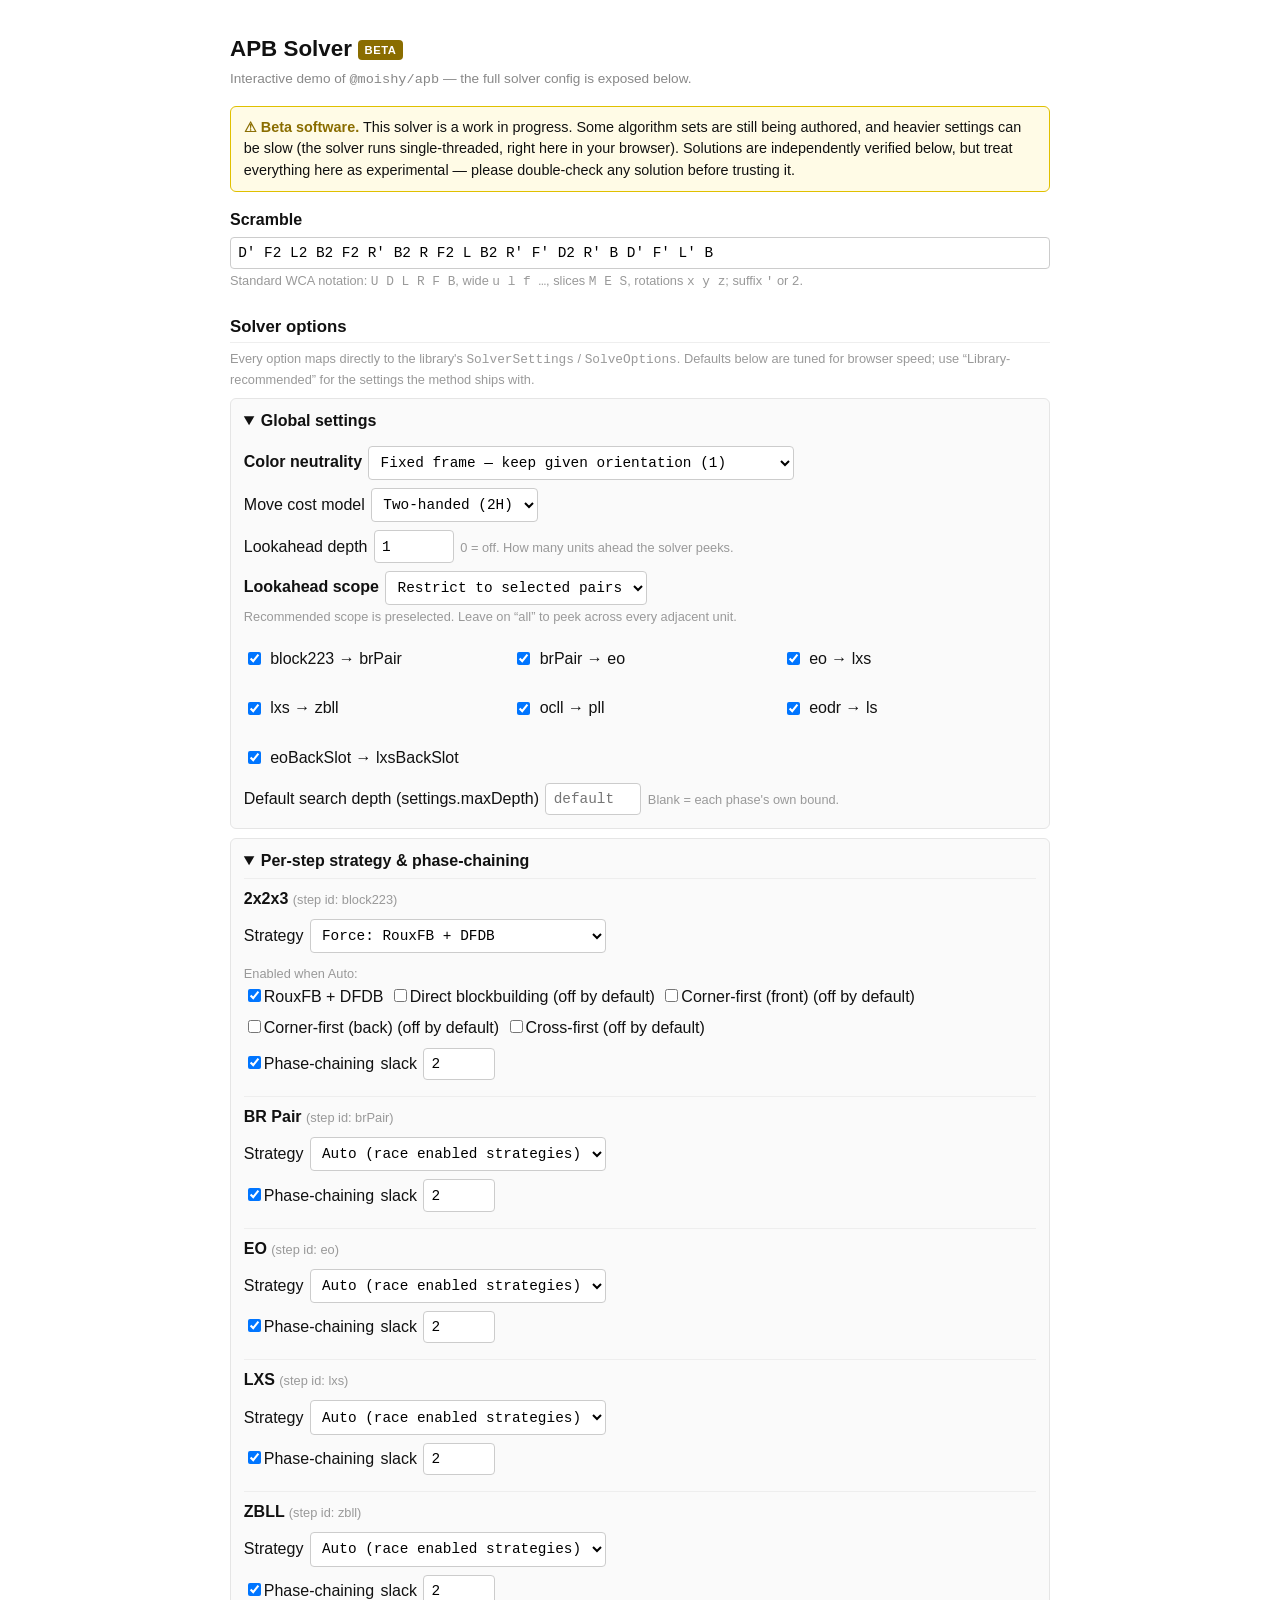
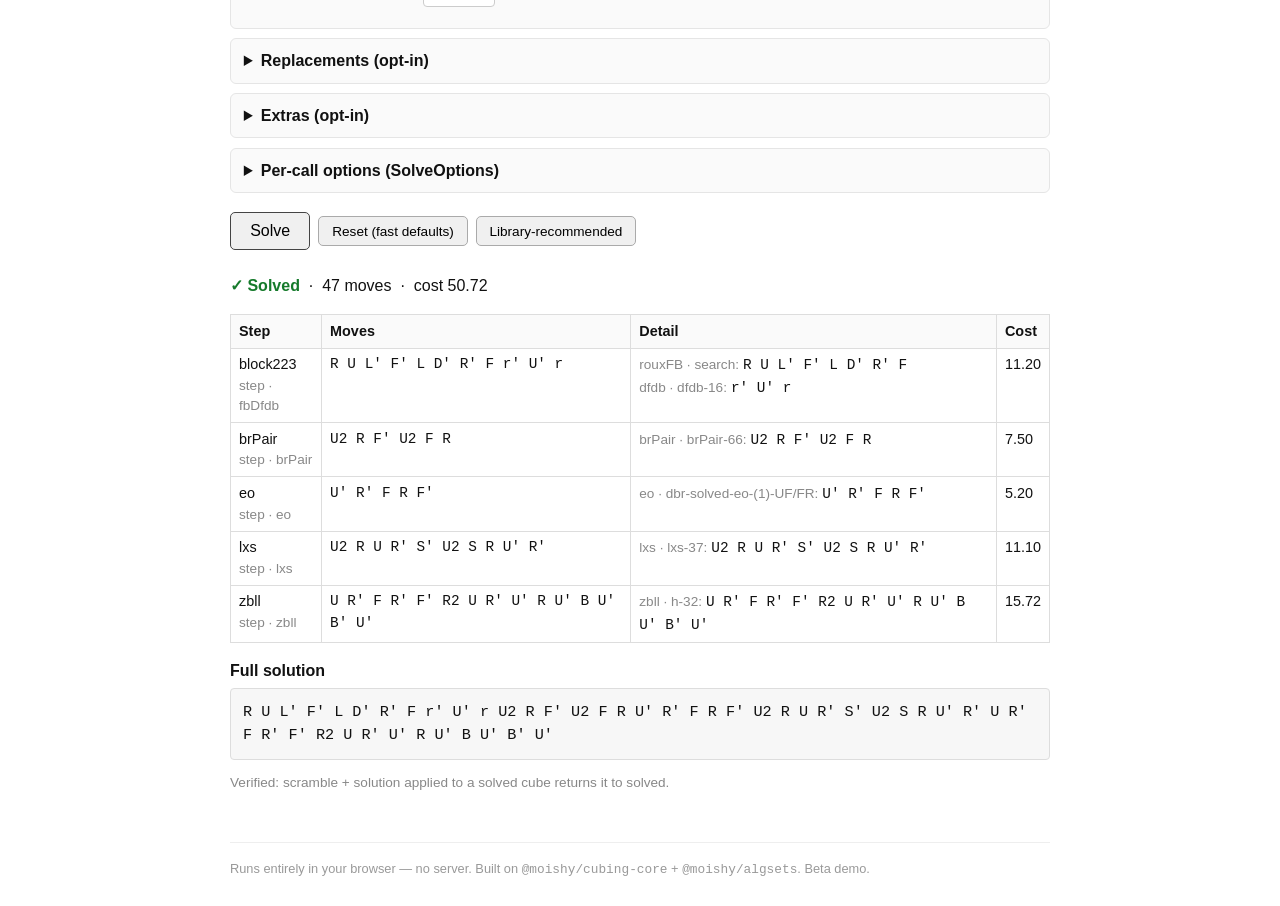
==== docs/apb-demo/index.html @ 0be5d56a "demo: rename to /apb-demo, add full solver options form + beta warning - Move docs/apb-beta -> docs/" ====
<!doctype html>
<html lang="en">
<head>
  <meta charset="utf-8" />
  <meta name="viewport" content="width=device-width, initial-scale=1" />
  <title>APB Solver — Beta Demo</title>
  <!--
    BUILD: this page loads ./apb.bundle.js, a self-contained browser bundle of
    @moishy/apb + @moishy/cubing-core. To regenerate it after changing the
    library, run from the repo root:

      deno bundle --platform browser --minify -o docs/apb-demo/apb.bundle.js docs/apb-demo/entry.ts

    The options form is generated at runtime from `apbDefinition`, so it always
    reflects the library's real steps / strategies / replacements / extras.
  -->
  <style>
    body {
      font-family: -apple-system, Segoe UI, Roboto, Helvetica, Arial, sans-serif;
      background: #fff;
      color: #111;
      max-width: 820px;
      margin: 2rem auto;
      padding: 0 1rem;
      line-height: 1.5;
    }
    h1 { font-size: 1.4rem; margin-bottom: 0.2rem; }
    h2 { font-size: 1.05rem; margin: 1.4rem 0 0.4rem; border-bottom: 1px solid #eee; padding-bottom: 0.2rem; }
    .sub { color: #888; font-size: 0.85rem; margin-top: 0; }
    .beta-banner {
      border: 1px solid #e0c000;
      background: #fffbe6;
      border-radius: 6px;
      padding: 0.6rem 0.8rem;
      margin: 1rem 0;
      font-size: 0.9rem;
    }
    .beta-banner strong { color: #8a6d00; }
    .badge {
      display: inline-block;
      background: #8a6d00;
      color: #fff;
      font-size: 0.7rem;
      font-weight: 700;
      letter-spacing: 0.05em;
      padding: 0.1rem 0.4rem;
      border-radius: 4px;
      vertical-align: middle;
    }
    label { display: block; font-weight: 600; margin: 0.9rem 0 0.3rem; }
    input[type=text], input[type=number], select, textarea {
      box-sizing: border-box;
      padding: 0.45rem;
      font-family: ui-monospace, Menlo, Consolas, monospace;
      font-size: 0.9rem;
      border: 1px solid #ccc;
      border-radius: 4px;
      background: #fff;
    }
    #scramble { width: 100%; }
    textarea { width: 100%; min-height: 3.5rem; }
    .field { margin: 0.5rem 0; }
    .field > label { display: inline-block; min-width: 0; margin: 0 0.4rem 0.2rem 0; }
    details {
      border: 1px solid #e5e5e5;
      border-radius: 6px;
      padding: 0.3rem 0.8rem;
      margin: 0.6rem 0;
      background: #fafafa;
    }
    details > summary { cursor: pointer; font-weight: 600; padding: 0.3rem 0; }
    .grid { display: grid; grid-template-columns: repeat(auto-fit, minmax(220px, 1fr)); gap: 0.4rem 1rem; }
    .unit { border-top: 1px solid #eee; padding: 0.5rem 0; }
    .unit-title { font-weight: 600; }
    .unit-meta { color: #999; font-weight: 400; font-size: 0.8rem; }
    .inline { display: flex; align-items: center; gap: 0.4rem; flex-wrap: wrap; }
    .inline label { display: inline; font-weight: 400; margin: 0; }
    .chk { font-weight: 400; }
    .row { display: flex; gap: 0.5rem; margin-top: 1.2rem; align-items: center; flex-wrap: wrap; }
    button {
      padding: 0.55rem 1.2rem;
      font-size: 1rem;
      border: 1px solid #444;
      background: #f0f0f0;
      border-radius: 5px;
      cursor: pointer;
    }
    button.secondary { font-size: 0.85rem; padding: 0.4rem 0.8rem; border-color: #aaa; }
    button:hover:not(:disabled) { background: #e6e6e6; }
    button:disabled { opacity: 0.5; cursor: default; }
    #out { margin-top: 1.5rem; }
    table { border-collapse: collapse; width: 100%; margin: 0.5rem 0 1rem; }
    th, td { border: 1px solid #ddd; padding: 0.35rem 0.5rem; text-align: left; font-size: 0.9rem; vertical-align: top; }
    th { background: #fafafa; }
    code, .mono { font-family: ui-monospace, Menlo, Consolas, monospace; }
    .solution {
      background: #f7f7f7; border: 1px solid #ddd; border-radius: 4px;
      padding: 0.75rem; word-break: break-word;
      font-family: ui-monospace, Menlo, Consolas, monospace; font-size: 0.95rem;
    }
    .ok { color: #157a2b; font-weight: 600; }
    .err { color: #b00020; font-weight: 600; }
    .muted { color: #888; font-size: 0.85rem; }
    .hint { color: #999; font-size: 0.8rem; font-weight: 400; margin: 0.1rem 0 0; }
    footer { margin-top: 3rem; color: #999; font-size: 0.8rem; border-top: 1px solid #eee; padding-top: 1rem; }
  </style>
</head>
<body>
  <h1>APB Solver <span class="badge">BETA</span></h1>
  <p class="sub">Interactive demo of <code>@moishy/apb</code> — the full solver config is exposed below.</p>

  <div class="beta-banner">
    <strong>⚠ Beta software.</strong> This solver is a work in progress. Some algorithm sets
    are still being authored, and heavier settings can be slow (the solver runs single-threaded,
    right here in your browser). Solutions are independently verified below, but treat everything
    here as experimental — please double-check any solution before trusting it.
  </div>

  <label for="scramble">Scramble</label>
  <input id="scramble" type="text"
         value="D' F2 L2 B2 F2 R' B2 R F2 L B2 R' F' D2 R' B D' F' L' B"
         spellcheck="false" autocapitalize="off" autocomplete="off" />
  <p class="hint">Standard WCA notation: <code>U D L R F B</code>, wide <code>u l f …</code>, slices <code>M E S</code>, rotations <code>x y z</code>; suffix <code>'</code> or <code>2</code>.</p>

  <h2>Solver options</h2>
  <p class="hint">Every option maps directly to the library's <code>SolverSettings</code> / <code>SolveOptions</code>. Defaults below are tuned for browser speed; use “Library-recommended” for the settings the method ships with.</p>
  <form id="opts"></form>

  <div class="row">
    <button id="solve">Solve</button>
    <button type="button" id="reset" class="secondary">Reset (fast defaults)</button>
    <button type="button" id="recommended" class="secondary">Library-recommended</button>
    <span id="status" class="muted"></span>
  </div>

  <div id="out"></div>

  <footer>
    Runs entirely in your browser — no server. Built on
    <code>@moishy/cubing-core</code> + <code>@moishy/algsets</code>. Beta demo.
  </footer>

  <script type="module">
    import {
      apb, apbDefinition, applyAlg, createDefaultMoveCostModel,
      formatAlg, isSolved, parseAlg, solvedCube,
    } from "./apb.bundle.js";

    const $ = (id) => document.getElementById(id);
    const el = (tag, attrs = {}, ...kids) => {
      const n = document.createElement(tag);
      for (const [k, v] of Object.entries(attrs)) {
        if (k === "class") n.className = v;
        else if (k === "html") n.innerHTML = v;
        else if (k in n) n[k] = v; else n.setAttribute(k, v);
      }
      for (const c of kids) n.append(c);
      return n;
    };
    const esc = (s) => String(s).replace(/[&<>]/g, (c) => ({ "&": "&amp;", "<": "&lt;", ">": "&gt;" }[c]));

    const DEF = apbDefinition;
    const REC = DEF.recommendedSettings ?? {};
    const REC_CN = REC.colorNeutrality;            // the 8-orientation dual-CN set (Move[][])
    const REC_LA = REC.lookahead ?? { depth: 0 };  // recommended lookahead

    // --- Build the options form from the method definition -------------------
    const form = $("opts");

    // Global settings ---------------------------------------------------------
    const global = el("details", { open: true });
    global.append(el("summary", {}, "Global settings"));

    // Color neutrality: "fixed" | "full" | Move[][]
    const cnSel = el("select", { id: "cn" },
      el("option", { value: "fixed" }, "Fixed frame — keep given orientation (1)"),
      el("option", { value: "recommended" }, `Dual-CN bottom — library default (${REC_CN?.length ?? 8})`),
      el("option", { value: "full" }, "Full color neutrality — all orientations (24)"),
      el("option", { value: "custom" }, "Custom — list orientations below"),
    );
    const cnCustom = el("textarea", {
      id: "cnCustom",
      placeholder: "One orientation per line, e.g.\ny\nz2 y'\n(blank line = keep as-is)",
      style: "display:none",
    });
    cnSel.addEventListener("change", () => {
      cnCustom.style.display = cnSel.value === "custom" ? "block" : "none";
    });
    global.append(el("div", { class: "field" }, el("label", {}, "Color neutrality"), cnSel, cnCustom));

    // Move cost model (createDefaultMoveCostModel options)
    const mccMode = el("select", { id: "mccMode" },
      el("option", { value: "2H" }, "Two-handed (2H)"),
      el("option", { value: "OH" }, "One-handed (OH)"),
    );
    const mccHand = el("select", { id: "mccHand" },
      el("option", { value: "left" }, "Left"),
      el("option", { value: "right" }, "Right"),
    );
    const handWrap = el("span", { id: "handWrap", style: "display:none" },
      el("label", {}, "OH hand"), mccHand);
    mccMode.addEventListener("change", () => {
      handWrap.style.display = mccMode.value === "OH" ? "inline-flex" : "none";
    });
    global.append(el("div", { class: "field inline" },
      el("label", {}, "Move cost model"), mccMode, handWrap));

    // Lookahead
    const laDepth = el("input", { id: "laDepth", type: "number", min: "0", max: "4", step: "1", value: "1", style: "width:5rem" });
    global.append(el("div", { class: "field inline" },
      el("label", {}, "Lookahead depth"), laDepth,
      el("span", { class: "hint" }, "0 = off. How many units ahead the solver peeks.")));

    // Lookahead scope
    const laScopeMode = el("select", { id: "laScopeMode" },
      el("option", { value: "all" }, "All adjacent pairs"),
      el("option", { value: "restrict" }, "Restrict to selected pairs"),
    );
    const scopeBox = el("div", { id: "scopeBox", class: "grid", style: "display:none;margin-top:0.4rem" });
    const recPairs = REC_LA.scope ?? [];
    for (const [a, b] of recPairs) {
      const cb = el("input", { type: "checkbox", checked: true, class: "la-pair", "data-from": a, "data-to": b });
      scopeBox.append(el("label", { class: "chk inline" }, cb, `${a} → ${b}`));
    }
    laScopeMode.addEventListener("change", () => {
      scopeBox.style.display = laScopeMode.value === "restrict" ? "grid" : "none";
    });
    global.append(el("div", { class: "field" },
      el("label", {}, "Lookahead scope"), laScopeMode,
      el("p", { class: "hint" }, "Recommended scope is preselected. Leave on “all” to peek across every adjacent unit."),
      scopeBox));

    // Global maxDepth (settings.maxDepth)
    const sMaxDepth = el("input", { id: "sMaxDepth", type: "number", min: "0", step: "1", placeholder: "default", style: "width:6rem" });
    global.append(el("div", { class: "field inline" },
      el("label", {}, "Default search depth (settings.maxDepth)"), sMaxDepth,
      el("span", { class: "hint" }, "Blank = each phase's own bound.")));

    form.append(global);

    // Per-step options --------------------------------------------------------
    const stepsBox = el("details", { open: true });
    stepsBox.append(el("summary", {}, "Per-step strategy & phase-chaining"));
    for (const step of DEF.steps) {
      const unit = el("div", { class: "unit" });
      unit.append(el("div", { class: "unit-title" }, `${step.label ?? step.id} `,
        el("span", { class: "unit-meta" }, `(step id: ${step.id})`)));

      // forceStrategy
      const force = el("select", { class: "st-force", "data-step": step.id },
        el("option", { value: "" }, "Auto (race enabled strategies)"));
      for (const s of step.strategies) {
        force.append(el("option", { value: s.id }, `Force: ${s.label ?? s.id}`));
      }
      // Default: block223 forces fbDfdb (proven fast); others auto.
      if (step.id === "block223") force.value = "fbDfdb";

      // enabledStrategies (only matters in Auto)
      const stratWrap = el("div", { class: "inline" });
      for (const s of step.strategies) {
        const on = s.enabledByDefault ?? true;
        const cb = el("input", { type: "checkbox", checked: on, class: "st-enabled", "data-step": step.id, "data-strat": s.id });
        stratWrap.append(el("label", { class: "chk inline" }, cb, `${s.label ?? s.id}${on ? "" : " (off by default)"}`));
      }

      // phaseChaining
      const pcEnabled = el("input", { type: "checkbox", checked: true, class: "st-pc", "data-step": step.id });
      const pcSlack = el("input", { type: "number", min: "0", step: "1", value: "2", class: "st-slack", "data-step": step.id, style: "width:4.5rem" });

      unit.append(
        el("div", { class: "field inline" }, el("label", {}, "Strategy"), force),
        step.strategies.length > 1
          ? el("div", { class: "field" }, el("span", { class: "hint" }, "Enabled when Auto:"), stratWrap)
          : el("span"),
        el("div", { class: "field inline" },
          el("label", { class: "chk inline" }, pcEnabled, "Phase-chaining"),
          el("label", {}, "slack"), pcSlack),
      );
      stepsBox.append(unit);
    }
    form.append(stepsBox);

    // Replacements & Extras ---------------------------------------------------
    const buildUnitToggles = (list, cls, kindLabel) => {
      const box = el("details", {});
      box.append(el("summary", {}, `${kindLabel} (opt-in)`));
      for (const u of list) {
        const enabled = el("input", { type: "checkbox", class: `${cls}-en`, "data-id": u.id });
        const mode = el("select", { class: `${cls}-mode`, "data-id": u.id },
          el("option", { value: "compete" }, "compete"),
          el("option", { value: "force" }, "force"),
        );
        mode.value = u.mode ?? "compete";
        const region = Array.isArray(u.region) ? `${u.region[0]} … ${u.region[1]}` : "";
        const trig = u.trigger?.kind ? `, trigger: ${u.trigger.kind}` : "";
        box.append(el("div", { class: "unit inline" },
          el("label", { class: "chk inline" }, enabled, el("strong", {}, u.label ?? u.id)),
          el("span", { class: "unit-meta" }, `[${u.id}] region ${region}${trig}`),
          el("label", {}, "mode"), mode));
      }
      return box;
    };
    if (DEF.replacements?.length) form.append(buildUnitToggles(DEF.replacements, "rep", "Replacements"));
    if (DEF.extras?.length) form.append(buildUnitToggles(DEF.extras, "ext", "Extras"));

    // Per-call solve options --------------------------------------------------
    const callBox = el("details", {});
    callBox.append(el("summary", {}, "Per-call options (SolveOptions)"));
    const oMaxDepth = el("input", { id: "oMaxDepth", type: "number", min: "0", step: "1", placeholder: "default", style: "width:6rem" });
    const oTime = el("input", { id: "oTime", type: "number", min: "0", step: "100", placeholder: "none", style: "width:7rem" });
    callBox.append(
      el("div", { class: "field inline" }, el("label", {}, "maxDepth"), oMaxDepth,
        el("span", { class: "hint" }, "Overall search-depth bound for this call.")),
      el("div", { class: "field inline" }, el("label", {}, "timeBudgetMs"), oTime,
        el("span", { class: "hint" }, "Stops early with a partial result if exceeded.")),
    );
    form.append(callBox);

    // --- Presets -------------------------------------------------------------
    function applyRecommended() {
      cnSel.value = "recommended"; cnCustom.style.display = "none";
      mccMode.value = "2H"; handWrap.style.display = "none";
      laDepth.value = String(REC_LA.depth ?? 1);
      laScopeMode.value = REC_LA.scope ? "restrict" : "all";
      scopeBox.style.display = REC_LA.scope ? "grid" : "none";
      document.querySelectorAll(".la-pair").forEach((c) => (c.checked = true));
      sMaxDepth.value = "";
      // Steps: auto everywhere, default-enabled strategies, phase-chaining on.
      document.querySelectorAll(".st-force").forEach((s) => (s.value = ""));
      document.querySelectorAll(".st-enabled").forEach((c) => {
        const step = DEF.steps.find((x) => x.id === c.dataset.step);
        const strat = step.strategies.find((x) => x.id === c.dataset.strat);
        c.checked = strat.enabledByDefault ?? true;
      });
      document.querySelectorAll(".st-pc").forEach((c) => (c.checked = true));
      document.querySelectorAll(".st-slack").forEach((i) => (i.value = "2"));
      document.querySelectorAll(".rep-en,.ext-en").forEach((c) => (c.checked = false));
      oMaxDepth.value = ""; oTime.value = "";
    }
    function applyFastDefaults() {
      applyRecommended();
      cnSel.value = "fixed";                 // fixed frame — keeps the demo snappy
      document.querySelector('.st-force[data-step="block223"]').value = "fbDfdb";
    }

    // --- Collect settings from the form --------------------------------------
    function collectSettings() {
      const settings = {};

      // colorNeutrality
      if (cnSel.value === "fixed") settings.colorNeutrality = "fixed";
      else if (cnSel.value === "full") settings.colorNeutrality = "full";
      else if (cnSel.value === "recommended") settings.colorNeutrality = REC_CN ?? "fixed";
      else {
        const orientations = cnCustom.value.split("\n")
          .map((l) => l.trim())
          .map((l) => (l === "" ? [] : parseAlg(l)));
        settings.colorNeutrality = orientations.length ? orientations : "fixed";
      }

      // moveCostModel
      settings.moveCostModel = createDefaultMoveCostModel(
        mccMode.value === "OH" ? { mode: "OH", handedness: mccHand.value } : { mode: "2H" },
      );

      // lookahead
      const depth = Number(laDepth.value) || 0;
      const lookahead = { depth };
      if (laScopeMode.value === "restrict") {
        lookahead.scope = [...document.querySelectorAll(".la-pair")]
          .filter((c) => c.checked)
          .map((c) => [c.dataset.from, c.dataset.to]);
      }
      settings.lookahead = lookahead;

      // settings.maxDepth
      if (sMaxDepth.value !== "") settings.maxDepth = Number(sMaxDepth.value);

      // stepOptions
      const stepOptions = {};
      for (const step of DEF.steps) {
        const o = {};
        const force = document.querySelector(`.st-force[data-step="${step.id}"]`).value;
        if (force) o.forceStrategy = force;
        const enabled = [...document.querySelectorAll(`.st-enabled[data-step="${step.id}"]`)]
          .filter((c) => c.checked).map((c) => c.dataset.strat);
        if (enabled.length && enabled.length !== step.strategies.length) o.enabledStrategies = enabled;
        const pcEnabled = document.querySelector(`.st-pc[data-step="${step.id}"]`).checked;
        const slack = Number(document.querySelector(`.st-slack[data-step="${step.id}"]`).value);
        o.phaseChaining = { enabled: pcEnabled, slack };
        stepOptions[step.id] = o;
      }
      settings.stepOptions = stepOptions;

      // replacements / extras
      const collectUnits = (list, cls) => {
        const out = {};
        for (const u of list ?? []) {
          const en = document.querySelector(`.${cls}-en[data-id="${u.id}"]`).checked;
          const mode = document.querySelector(`.${cls}-mode[data-id="${u.id}"]`).value;
          out[u.id] = { enabled: en, mode };
        }
        return out;
      };
      settings.replacements = collectUnits(DEF.replacements, "rep");
      settings.extras = collectUnits(DEF.extras, "ext");

      // per-call options
      const opts = {};
      if (oMaxDepth.value !== "") opts.maxDepth = Number(oMaxDepth.value);
      if (oTime.value !== "") opts.timeBudgetMs = Number(oTime.value);

      return { settings, opts };
    }

    // --- Solve ---------------------------------------------------------------
    let busy = false;
    async function solve() {
      if (busy) return;
      const scramble = $("scramble").value.trim();
      const out = $("out"), status = $("status");
      out.innerHTML = "";
      if (!scramble) { status.textContent = "Enter a scramble."; return; }

      let cfg;
      try { cfg = collectSettings(); }
      catch (e) {
        out.innerHTML = `<p class="err">Bad options: ${esc(e.message || e)}</p>
          <p class="muted">Check the custom orientation notation.</p>`;
        return;
      }

      busy = true; $("solve").disabled = true;
      status.textContent = "Solving…";
      await new Promise((r) => setTimeout(r, 20));

      let r;
      try {
        r = await apb.solve(scramble, cfg.settings, cfg.opts);
      } catch (e) {
        status.textContent = "";
        out.innerHTML = `<p class="err">Could not solve: ${esc(e.message || e)}</p>
          <p class="muted">Check the scramble notation and options.</p>`;
        busy = false; $("solve").disabled = false;
        return;
      }
      status.textContent = "";

      let verified = false;
      try { verified = isSolved(applyAlg(applyAlg(solvedCube(), scramble), r.solutionString)); }
      catch { /* leave false */ }

      const rows = r.segments.map((seg) => {
        const detail = seg.phases.map((p) => {
          const tag = p.kind === "algorithmic" ? (p.caseId ?? "") : "search";
          const mv = p.moves.length ? formatAlg(p.moves) : "—";
          return `<div><span class="muted">${esc(p.phaseId)}${tag ? " · " + esc(tag) : ""}:</span> <span class="mono">${esc(mv)}</span></div>`;
        }).join("");
        const alts = seg.alternatives?.length
          ? `<div class="muted">alts: ${seg.alternatives.map((a) => `${esc(a.strategyId)}=${a.cost.toFixed(1)}`).join(", ")}</div>`
          : "";
        const mv = seg.moves.length ? formatAlg(seg.moves) : "—";
        return `<tr>
          <td>${esc(seg.unitId)}<div class="muted">${esc(seg.kind)} · ${esc(seg.strategyId)}</div></td>
          <td class="mono">${esc(mv)}</td>
          <td>${detail}${alts}</td>
          <td>${seg.cost.toFixed(2)}</td>
        </tr>`;
      }).join("");

      out.innerHTML = `
        <p>
          <span class="${r.solved && verified ? "ok" : "err"}">${r.solved && verified ? "✓ Solved" : "✗ Not solved"}</span>
          &nbsp;·&nbsp; ${r.solution.length} moves &nbsp;·&nbsp; cost ${r.cost.toFixed(2)}
          ${r.orientation.length ? `&nbsp;·&nbsp; orientation <span class="mono">${esc(formatAlg(r.orientation))}</span>` : ""}
        </p>
        <table>
          <thead><tr><th>Step</th><th>Moves</th><th>Detail</th><th>Cost</th></tr></thead>
          <tbody>${rows}</tbody>
        </table>
        <label>Full solution</label>
        <div class="solution">${esc(r.solutionString)}</div>
        <p class="muted">${verified
          ? "Verified: scramble + solution applied to a solved cube returns it to solved."
          : "⚠ Independent verification did not pass — treat this solution with caution."}</p>
      `;
      busy = false; $("solve").disabled = false;
    }

    $("solve").addEventListener("click", solve);
    $("reset").addEventListener("click", applyFastDefaults);
    $("recommended").addEventListener("click", applyRecommended);
    $("scramble").addEventListener("keydown", (e) => { if (e.key === "Enter") solve(); });

    // Warm up on load: the first solve builds a pruning table (a few seconds),
    // cached for every solve after. Running it against the prefilled scramble
    // also shows a worked example immediately.
    applyFastDefaults();
    $("solve").disabled = true;
    $("status").textContent = "Preparing solver (first run builds lookup tables)…";
    window.addEventListener("load", () => setTimeout(solve, 50));
  </script>
</body>
</html>
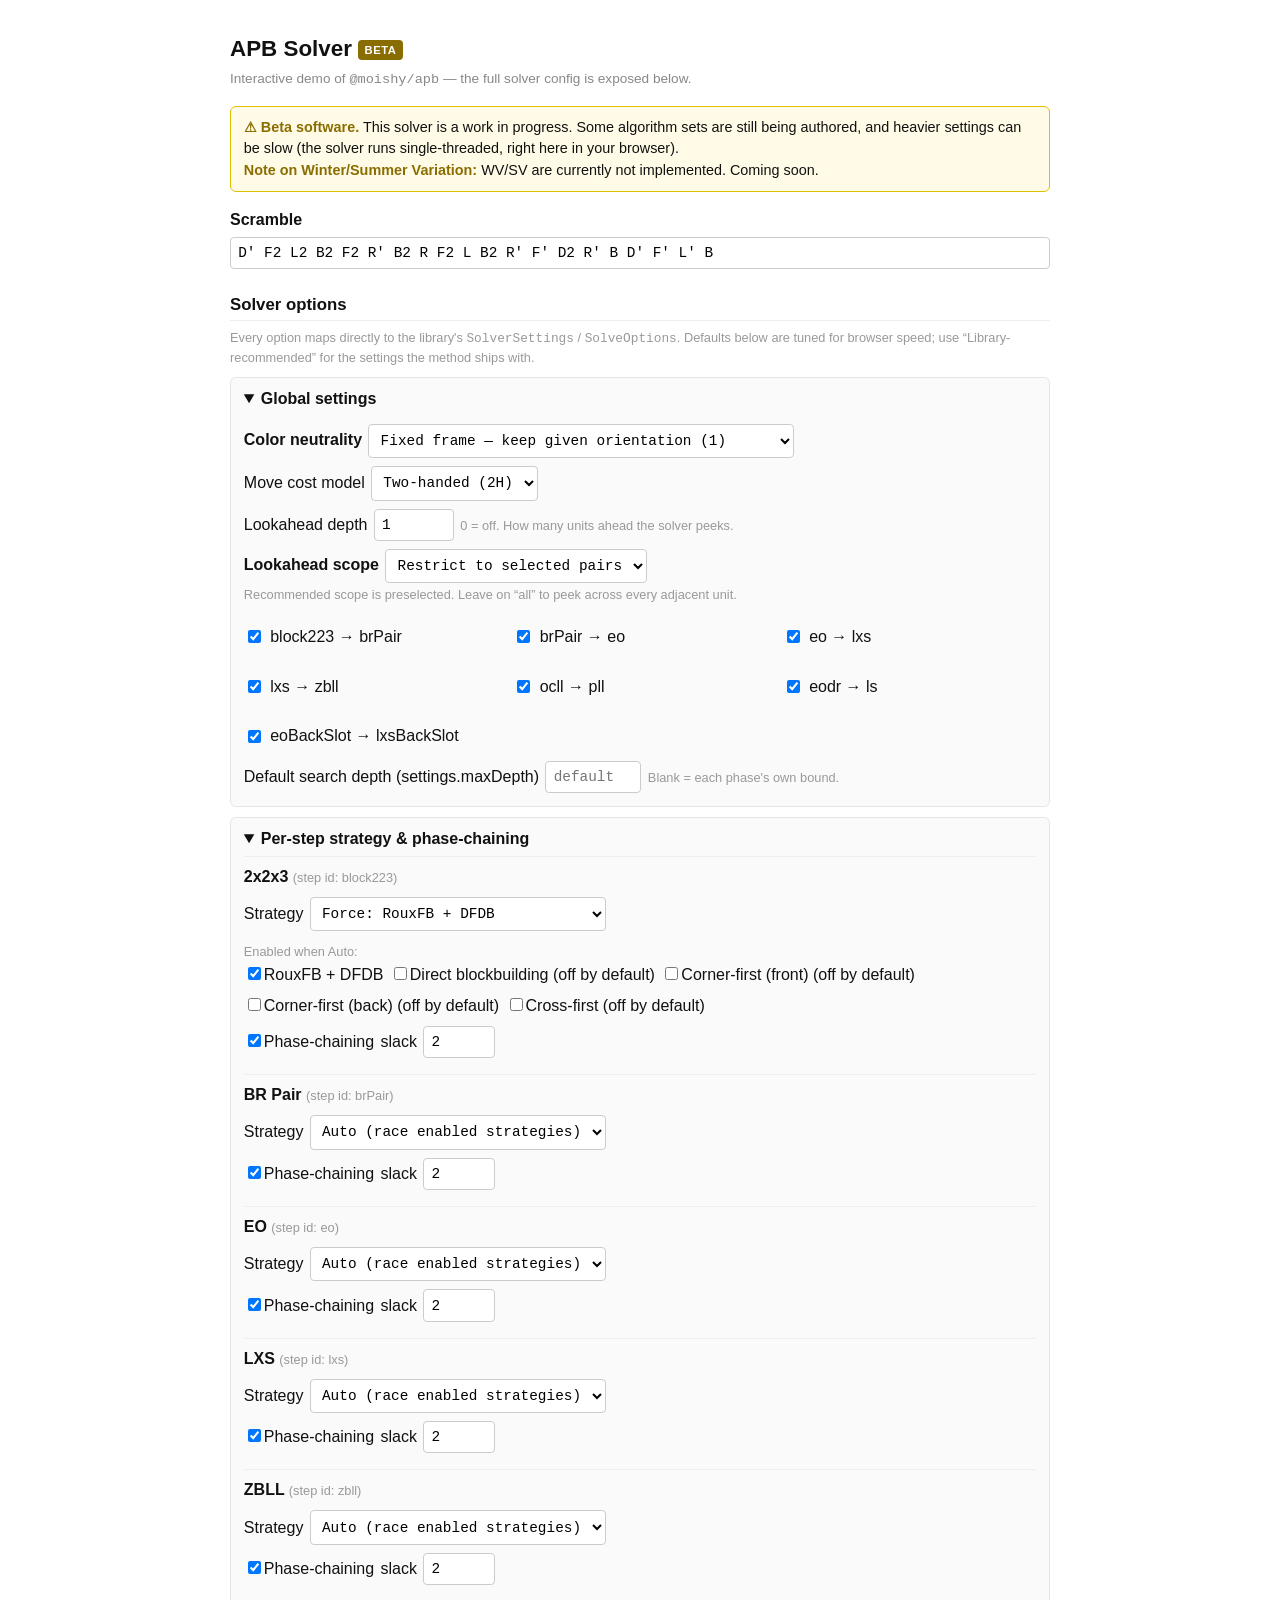
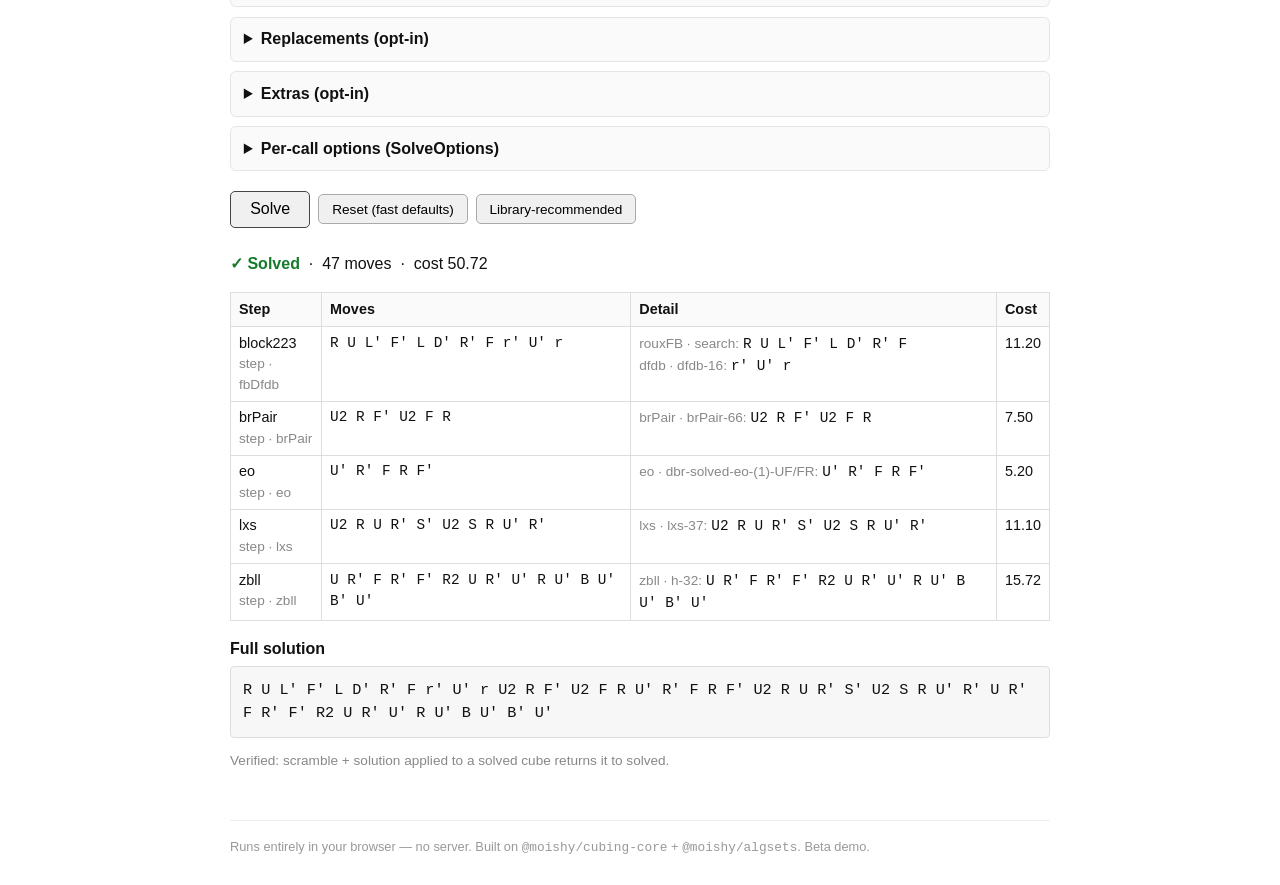
==== commit 939b6e82: "Fix force-mode replacements/extras never firing (recognition bug) Forced replacements/extras (ocll+p" ====
--- a/docs/apb-demo/index.html
+++ b/docs/apb-demo/index.html
@@ -1,20 +1,20 @@
 <!doctype html>
 <html lang="en">
-<head>
-  <meta charset="utf-8" />
-  <meta name="viewport" content="width=device-width, initial-scale=1" />
-  <title>APB Solver — Beta Demo</title>
-  <!--
-    BUILD: this page loads ./apb.bundle.js, a self-contained browser bundle of
-    @moishy/apb + @moishy/cubing-core. To regenerate it after changing the
-    library, run from the repo root:
-
-      deno bundle --platform browser --minify -o docs/apb-demo/apb.bundle.js docs/apb-demo/entry.ts
-
-    The options form is generated at runtime from `apbDefinition`, so it always
-    reflects the library's real steps / strategies / replacements / extras.
-  -->
-  <style>
+  <head>
+    <meta charset="utf-8" />
+    <meta name="viewport" content="width=device-width, initial-scale=1" />
+    <title>APB Solver — Beta Demo</title>
+    <!--
+      BUILD: this page loads ./apb.bundle.js, a self-contained browser bundle of
+      @moishy/apb + @moishy/cubing-core. To regenerate it after changing the
+      library, run from the repo root:
+
+        deno bundle --platform browser --minify -o docs/apb-demo/apb.bundle.js docs/apb-demo/entry.ts
+
+      The options form is generated at runtime from `apbDefinition`, so it always
+      reflects the library's real steps / strategies / replacements / extras.
+    -->
+    <style>
     body {
       font-family: -apple-system, Segoe UI, Roboto, Helvetica, Arial, sans-serif;
       background: #fff;
@@ -24,9 +24,21 @@
       padding: 0 1rem;
       line-height: 1.5;
     }
-    h1 { font-size: 1.4rem; margin-bottom: 0.2rem; }
-    h2 { font-size: 1.05rem; margin: 1.4rem 0 0.4rem; border-bottom: 1px solid #eee; padding-bottom: 0.2rem; }
-    .sub { color: #888; font-size: 0.85rem; margin-top: 0; }
+    h1 {
+      font-size: 1.4rem;
+      margin-bottom: 0.2rem;
+    }
+    h2 {
+      font-size: 1.05rem;
+      margin: 1.4rem 0 0.4rem;
+      border-bottom: 1px solid #eee;
+      padding-bottom: 0.2rem;
+    }
+    .sub {
+      color: #888;
+      font-size: 0.85rem;
+      margin-top: 0;
+    }
     .beta-banner {
       border: 1px solid #e0c000;
       background: #fffbe6;
@@ -35,7 +47,9 @@
       margin: 1rem 0;
       font-size: 0.9rem;
     }
-    .beta-banner strong { color: #8a6d00; }
+    .beta-banner strong {
+      color: #8a6d00;
+    }
     .badge {
       display: inline-block;
       background: #8a6d00;
@@ -47,8 +61,15 @@
       border-radius: 4px;
       vertical-align: middle;
     }
-    label { display: block; font-weight: 600; margin: 0.9rem 0 0.3rem; }
-    input[type=text], input[type=number], select, textarea {
+    label {
+      display: block;
+      font-weight: 600;
+      margin: 0.9rem 0 0.3rem;
+    }
+    input[type=text],
+    input[type=number],
+    select,
+    textarea {
       box-sizing: border-box;
       padding: 0.45rem;
       font-family: ui-monospace, Menlo, Consolas, monospace;
@@ -57,10 +78,21 @@
       border-radius: 4px;
       background: #fff;
     }
-    #scramble { width: 100%; }
-    textarea { width: 100%; min-height: 3.5rem; }
-    .field { margin: 0.5rem 0; }
-    .field > label { display: inline-block; min-width: 0; margin: 0 0.4rem 0.2rem 0; }
+    #scramble {
+      width: 100%;
+    }
+    textarea {
+      width: 100%;
+      min-height: 3.5rem;
+    }
+    .field {
+      margin: 0.5rem 0;
+    }
+    .field > label {
+      display: inline-block;
+      min-width: 0;
+      margin: 0 0.4rem 0.2rem 0;
+    }
     details {
       border: 1px solid #e5e5e5;
       border-radius: 6px;
@@ -68,15 +100,49 @@
       margin: 0.6rem 0;
       background: #fafafa;
     }
-    details > summary { cursor: pointer; font-weight: 600; padding: 0.3rem 0; }
-    .grid { display: grid; grid-template-columns: repeat(auto-fit, minmax(220px, 1fr)); gap: 0.4rem 1rem; }
-    .unit { border-top: 1px solid #eee; padding: 0.5rem 0; }
-    .unit-title { font-weight: 600; }
-    .unit-meta { color: #999; font-weight: 400; font-size: 0.8rem; }
-    .inline { display: flex; align-items: center; gap: 0.4rem; flex-wrap: wrap; }
-    .inline label { display: inline; font-weight: 400; margin: 0; }
-    .chk { font-weight: 400; }
-    .row { display: flex; gap: 0.5rem; margin-top: 1.2rem; align-items: center; flex-wrap: wrap; }
+    details > summary {
+      cursor: pointer;
+      font-weight: 600;
+      padding: 0.3rem 0;
+    }
+    .grid {
+      display: grid;
+      grid-template-columns: repeat(auto-fit, minmax(220px, 1fr));
+      gap: 0.4rem 1rem;
+    }
+    .unit {
+      border-top: 1px solid #eee;
+      padding: 0.5rem 0;
+    }
+    .unit-title {
+      font-weight: 600;
+    }
+    .unit-meta {
+      color: #999;
+      font-weight: 400;
+      font-size: 0.8rem;
+    }
+    .inline {
+      display: flex;
+      align-items: center;
+      gap: 0.4rem;
+      flex-wrap: wrap;
+    }
+    .inline label {
+      display: inline;
+      font-weight: 400;
+      margin: 0;
+    }
+    .chk {
+      font-weight: 400;
+    }
+    .row {
+      display: flex;
+      gap: 0.5rem;
+      margin-top: 1.2rem;
+      align-items: center;
+      flex-wrap: wrap;
+    }
     button {
       padding: 0.55rem 1.2rem;
       font-size: 1rem;
@@ -85,65 +151,124 @@
       border-radius: 5px;
       cursor: pointer;
     }
-    button.secondary { font-size: 0.85rem; padding: 0.4rem 0.8rem; border-color: #aaa; }
-    button:hover:not(:disabled) { background: #e6e6e6; }
-    button:disabled { opacity: 0.5; cursor: default; }
-    #out { margin-top: 1.5rem; }
-    table { border-collapse: collapse; width: 100%; margin: 0.5rem 0 1rem; }
-    th, td { border: 1px solid #ddd; padding: 0.35rem 0.5rem; text-align: left; font-size: 0.9rem; vertical-align: top; }
-    th { background: #fafafa; }
-    code, .mono { font-family: ui-monospace, Menlo, Consolas, monospace; }
+    button.secondary {
+      font-size: 0.85rem;
+      padding: 0.4rem 0.8rem;
+      border-color: #aaa;
+    }
+    button:hover:not(:disabled) {
+      background: #e6e6e6;
+    }
+    button:disabled {
+      opacity: 0.5;
+      cursor: default;
+    }
+    #out {
+      margin-top: 1.5rem;
+    }
+    table {
+      border-collapse: collapse;
+      width: 100%;
+      margin: 0.5rem 0 1rem;
+    }
+    th,
+    td {
+      border: 1px solid #ddd;
+      padding: 0.35rem 0.5rem;
+      text-align: left;
+      font-size: 0.9rem;
+      vertical-align: top;
+    }
+    th {
+      background: #fafafa;
+    }
+    code,
+    .mono {
+      font-family: ui-monospace, Menlo, Consolas, monospace;
+    }
     .solution {
-      background: #f7f7f7; border: 1px solid #ddd; border-radius: 4px;
-      padding: 0.75rem; word-break: break-word;
-      font-family: ui-monospace, Menlo, Consolas, monospace; font-size: 0.95rem;
-    }
-    .ok { color: #157a2b; font-weight: 600; }
-    .err { color: #b00020; font-weight: 600; }
-    .muted { color: #888; font-size: 0.85rem; }
-    .hint { color: #999; font-size: 0.8rem; font-weight: 400; margin: 0.1rem 0 0; }
-    footer { margin-top: 3rem; color: #999; font-size: 0.8rem; border-top: 1px solid #eee; padding-top: 1rem; }
-  </style>
-</head>
-<body>
-  <h1>APB Solver <span class="badge">BETA</span></h1>
-  <p class="sub">Interactive demo of <code>@moishy/apb</code> — the full solver config is exposed below.</p>
-
-  <div class="beta-banner">
+      background: #f7f7f7;
+      border: 1px solid #ddd;
+      border-radius: 4px;
+      padding: 0.75rem;
+      word-break: break-word;
+      font-family: ui-monospace, Menlo, Consolas, monospace;
+      font-size: 0.95rem;
+    }
+    .ok {
+      color: #157a2b;
+      font-weight: 600;
+    }
+    .err {
+      color: #b00020;
+      font-weight: 600;
+    }
+    .muted {
+      color: #888;
+      font-size: 0.85rem;
+    }
+    .hint {
+      color: #999;
+      font-size: 0.8rem;
+      font-weight: 400;
+      margin: 0.1rem 0 0;
+    }
+    footer {
+      margin-top: 3rem;
+      color: #999;
+      font-size: 0.8rem;
+      border-top: 1px solid #eee;
+      padding-top: 1rem;
+    }
+    </style>
+  </head>
+  <body>
+    <h1>APB Solver <span class="badge">BETA</span></h1>
+    <p
+      class="sub">Interactive demo of <code>@moishy/apb</code> — the full solver config is exposed below.</p>
+
+    <div class="beta-banner">
     <strong>⚠ Beta software.</strong> This solver is a work in progress. Some algorithm sets
     are still being authored, and heavier settings can be slow (the solver runs single-threaded,
-    right here in your browser). Solutions are independently verified below, but treat everything
-    here as experimental — please double-check any solution before trusting it.
+    right here in your browser).
+    <br>
+    <strong>Note on Winter/Summer Variation:</strong> WV/SV are currently not implemented. Coming soon.
   </div>
 
-  <label for="scramble">Scramble</label>
-  <input id="scramble" type="text"
-         value="D' F2 L2 B2 F2 R' B2 R F2 L B2 R' F' D2 R' B D' F' L' B"
-         spellcheck="false" autocapitalize="off" autocomplete="off" />
-  <p class="hint">Standard WCA notation: <code>U D L R F B</code>, wide <code>u l f …</code>, slices <code>M E S</code>, rotations <code>x y z</code>; suffix <code>'</code> or <code>2</code>.</p>
-
-  <h2>Solver options</h2>
-  <p class="hint">Every option maps directly to the library's <code>SolverSettings</code> / <code>SolveOptions</code>. Defaults below are tuned for browser speed; use “Library-recommended” for the settings the method ships with.</p>
-  <form id="opts"></form>
-
-  <div class="row">
-    <button id="solve">Solve</button>
-    <button type="button" id="reset" class="secondary">Reset (fast defaults)</button>
-    <button type="button" id="recommended" class="secondary">Library-recommended</button>
-    <span id="status" class="muted"></span>
-  </div>
-
-  <div id="out"></div>
-
-  <footer>
+    <label for="scramble">Scramble</label>
+    <input id="scramble" type="text"
+      value="D' F2 L2 B2 F2 R' B2 R F2 L B2 R' F' D2 R' B D' F' L' B"
+      spellcheck="false" autocapitalize="off" autocomplete="off" />
+
+    <h2>Solver options</h2>
+    <p
+      class="hint">Every option maps directly to the library's <code>SolverSettings</code> / <code>SolveOptions</code>. Defaults below are tuned for browser speed; use “Library-recommended” for the settings the method ships with.</p>
+    <form id="opts"></form>
+
+    <div class="row">
+      <button id="solve">Solve</button>
+      <button type="button" id="reset" class="secondary">Reset (fast defaults)</button>
+      <button type="button" id="recommended" class="secondary">Library-recommended</button>
+      <span id="status" class="muted"></span>
+    </div>
+
+    <div id="out"></div>
+
+    <footer>
     Runs entirely in your browser — no server. Built on
     <code>@moishy/cubing-core</code> + <code>@moishy/algsets</code>. Beta demo.
   </footer>
 
-  <script type="module">
+    <script type="module">
     import {
-      apb, apbDefinition, applyAlg, createDefaultMoveCostModel,
-      formatAlg, isSolved, parseAlg, solvedCube,
+      apb,
+      apbDefinition,
+      applyAlg,
+      createDefaultMoveCostModel,
+      formatAlg,
+      isSolved,
+      parseAlg,
+      solvedCube,
     } from "./apb.bundle.js";
 
     const $ = (id) => document.getElementById(id);
@@ -152,17 +277,19 @@
       for (const [k, v] of Object.entries(attrs)) {
         if (k === "class") n.className = v;
         else if (k === "html") n.innerHTML = v;
-        else if (k in n) n[k] = v; else n.setAttribute(k, v);
+        else if (k in n) n[k] = v;
+        else n.setAttribute(k, v);
       }
       for (const c of kids) n.append(c);
       return n;
     };
-    const esc = (s) => String(s).replace(/[&<>]/g, (c) => ({ "&": "&amp;", "<": "&lt;", ">": "&gt;" }[c]));
+    const esc = (s) =>
+      String(s).replace(/[&<>]/g, (c) => ({ "&": "&amp;", "<": "&lt;", ">": "&gt;" }[c]));
 
     const DEF = apbDefinition;
     const REC = DEF.recommendedSettings ?? {};
-    const REC_CN = REC.colorNeutrality;            // the 8-orientation dual-CN set (Move[][])
-    const REC_LA = REC.lookahead ?? { depth: 0 };  // recommended lookahead
+    const REC_CN = REC.colorNeutrality; // the 8-orientation dual-CN set (Move[][])
+    const REC_LA = REC.lookahead ?? { depth: 0 }; // recommended lookahead
 
     // --- Build the options form from the method definition -------------------
     const form = $("opts");
@@ -172,9 +299,15 @@
     global.append(el("summary", {}, "Global settings"));
 
     // Color neutrality: "fixed" | "full" | Move[][]
-    const cnSel = el("select", { id: "cn" },
+    const cnSel = el(
+      "select",
+      { id: "cn" },
       el("option", { value: "fixed" }, "Fixed frame — keep given orientation (1)"),
-      el("option", { value: "recommended" }, `Dual-CN bottom — library default (${REC_CN?.length ?? 8})`),
+      el(
+        "option",
+        { value: "recommended" },
+        `Dual-CN bottom — library default (${REC_CN?.length ?? 8})`,
+      ),
       el("option", { value: "full" }, "Full color neutrality — all orientations (24)"),
       el("option", { value: "custom" }, "Custom — list orientations below"),
     );
@@ -189,52 +322,110 @@
     global.append(el("div", { class: "field" }, el("label", {}, "Color neutrality"), cnSel, cnCustom));
 
     // Move cost model (createDefaultMoveCostModel options)
-    const mccMode = el("select", { id: "mccMode" },
+    const mccMode = el(
+      "select",
+      { id: "mccMode" },
       el("option", { value: "2H" }, "Two-handed (2H)"),
       el("option", { value: "OH" }, "One-handed (OH)"),
     );
-    const mccHand = el("select", { id: "mccHand" },
+    const mccHand = el(
+      "select",
+      { id: "mccHand" },
       el("option", { value: "left" }, "Left"),
       el("option", { value: "right" }, "Right"),
     );
-    const handWrap = el("span", { id: "handWrap", style: "display:none" },
-      el("label", {}, "OH hand"), mccHand);
+    const handWrap = el(
+      "span",
+      { id: "handWrap", style: "display:none" },
+      el("label", {}, "OH hand"),
+      mccHand,
+    );
     mccMode.addEventListener("change", () => {
       handWrap.style.display = mccMode.value === "OH" ? "inline-flex" : "none";
     });
-    global.append(el("div", { class: "field inline" },
-      el("label", {}, "Move cost model"), mccMode, handWrap));
+    global.append(
+      el("div", { class: "field inline" }, el("label", {}, "Move cost model"), mccMode, handWrap),
+    );
 
     // Lookahead
-    const laDepth = el("input", { id: "laDepth", type: "number", min: "0", max: "4", step: "1", value: "1", style: "width:5rem" });
-    global.append(el("div", { class: "field inline" },
-      el("label", {}, "Lookahead depth"), laDepth,
-      el("span", { class: "hint" }, "0 = off. How many units ahead the solver peeks.")));
+    const laDepth = el("input", {
+      id: "laDepth",
+      type: "number",
+      min: "0",
+      max: "4",
+      step: "1",
+      value: "1",
+      style: "width:5rem",
+    });
+    global.append(
+      el(
+        "div",
+        { class: "field inline" },
+        el("label", {}, "Lookahead depth"),
+        laDepth,
+        el("span", { class: "hint" }, "0 = off. How many units ahead the solver peeks."),
+      ),
+    );
 
     // Lookahead scope
-    const laScopeMode = el("select", { id: "laScopeMode" },
+    const laScopeMode = el(
+      "select",
+      { id: "laScopeMode" },
       el("option", { value: "all" }, "All adjacent pairs"),
       el("option", { value: "restrict" }, "Restrict to selected pairs"),
     );
-    const scopeBox = el("div", { id: "scopeBox", class: "grid", style: "display:none;margin-top:0.4rem" });
+    const scopeBox = el("div", {
+      id: "scopeBox",
+      class: "grid",
+      style: "display:none;margin-top:0.4rem",
+    });
     const recPairs = REC_LA.scope ?? [];
     for (const [a, b] of recPairs) {
-      const cb = el("input", { type: "checkbox", checked: true, class: "la-pair", "data-from": a, "data-to": b });
+      const cb = el("input", {
+        type: "checkbox",
+        checked: true,
+        class: "la-pair",
+        "data-from": a,
+        "data-to": b,
+      });
       scopeBox.append(el("label", { class: "chk inline" }, cb, `${a} → ${b}`));
     }
     laScopeMode.addEventListener("change", () => {
       scopeBox.style.display = laScopeMode.value === "restrict" ? "grid" : "none";
     });
-    global.append(el("div", { class: "field" },
-      el("label", {}, "Lookahead scope"), laScopeMode,
-      el("p", { class: "hint" }, "Recommended scope is preselected. Leave on “all” to peek across every adjacent unit."),
-      scopeBox));
+    global.append(
+      el(
+        "div",
+        { class: "field" },
+        el("label", {}, "Lookahead scope"),
+        laScopeMode,
+        el(
+          "p",
+          { class: "hint" },
+          "Recommended scope is preselected. Leave on “all” to peek across every adjacent unit.",
+        ),
+        scopeBox,
+      ),
+    );
 
     // Global maxDepth (settings.maxDepth)
-    const sMaxDepth = el("input", { id: "sMaxDepth", type: "number", min: "0", step: "1", placeholder: "default", style: "width:6rem" });
-    global.append(el("div", { class: "field inline" },
-      el("label", {}, "Default search depth (settings.maxDepth)"), sMaxDepth,
-      el("span", { class: "hint" }, "Blank = each phase's own bound.")));
+    const sMaxDepth = el("input", {
+      id: "sMaxDepth",
+      type: "number",
+      min: "0",
+      step: "1",
+      placeholder: "default",
+      style: "width:6rem",
+    });
+    global.append(
+      el(
+        "div",
+        { class: "field inline" },
+        el("label", {}, "Default search depth (settings.maxDepth)"),
+        sMaxDepth,
+        el("span", { class: "hint" }, "Blank = each phase's own bound."),
+      ),
+    );
 
     form.append(global);
 
@@ -243,12 +434,21 @@
     stepsBox.append(el("summary", {}, "Per-step strategy & phase-chaining"));
     for (const step of DEF.steps) {
       const unit = el("div", { class: "unit" });
-      unit.append(el("div", { class: "unit-title" }, `${step.label ?? step.id} `,
-        el("span", { class: "unit-meta" }, `(step id: ${step.id})`)));
+      unit.append(
+        el(
+          "div",
+          { class: "unit-title" },
+          `${step.label ?? step.id} `,
+          el("span", { class: "unit-meta" }, `(step id: ${step.id})`),
+        ),
+      );
 
       // forceStrategy
-      const force = el("select", { class: "st-force", "data-step": step.id },
-        el("option", { value: "" }, "Auto (race enabled strategies)"));
+      const force = el(
+        "select",
+        { class: "st-force", "data-step": step.id },
+        el("option", { value: "" }, "Auto (race enabled strategies)"),
+      );
       for (const s of step.strategies) {
         force.append(el("option", { value: s.id }, `Force: ${s.label ?? s.id}`));
       }
@@ -259,22 +459,57 @@
       const stratWrap = el("div", { class: "inline" });
       for (const s of step.strategies) {
         const on = s.enabledByDefault ?? true;
-        const cb = el("input", { type: "checkbox", checked: on, class: "st-enabled", "data-step": step.id, "data-strat": s.id });
-        stratWrap.append(el("label", { class: "chk inline" }, cb, `${s.label ?? s.id}${on ? "" : " (off by default)"}`));
+        const cb = el("input", {
+          type: "checkbox",
+          checked: on,
+          class: "st-enabled",
+          "data-step": step.id,
+          "data-strat": s.id,
+        });
+        stratWrap.append(
+          el(
+            "label",
+            { class: "chk inline" },
+            cb,
+            `${s.label ?? s.id}${on ? "" : " (off by default)"}`,
+          ),
+        );
       }
 
       // phaseChaining
-      const pcEnabled = el("input", { type: "checkbox", checked: true, class: "st-pc", "data-step": step.id });
-      const pcSlack = el("input", { type: "number", min: "0", step: "1", value: "2", class: "st-slack", "data-step": step.id, style: "width:4.5rem" });
+      const pcEnabled = el("input", {
+        type: "checkbox",
+        checked: true,
+        class: "st-pc",
+        "data-step": step.id,
+      });
+      const pcSlack = el("input", {
+        type: "number",
+        min: "0",
+        step: "1",
+        value: "2",
+        class: "st-slack",
+        "data-step": step.id,
+        style: "width:4.5rem",
+      });
 
       unit.append(
         el("div", { class: "field inline" }, el("label", {}, "Strategy"), force),
         step.strategies.length > 1
-          ? el("div", { class: "field" }, el("span", { class: "hint" }, "Enabled when Auto:"), stratWrap)
+          ? el(
+            "div",
+            { class: "field" },
+            el("span", { class: "hint" }, "Enabled when Auto:"),
+            stratWrap,
+          )
           : el("span"),
-        el("div", { class: "field inline" },
+        el(
+          "div",
+          { class: "field inline" },
           el("label", { class: "chk inline" }, pcEnabled, "Phase-chaining"),
-          el("label", {}, "slack"), pcSlack),
+          el("label", {}, "slack"),
+          pcSlack,
+        ),
       );
       stepsBox.append(unit);
     }
@@ -286,40 +521,76 @@
       box.append(el("summary", {}, `${kindLabel} (opt-in)`));
       for (const u of list) {
         const enabled = el("input", { type: "checkbox", class: `${cls}-en`, "data-id": u.id });
-        const mode = el("select", { class: `${cls}-mode`, "data-id": u.id },
+        const mode = el(
+          "select",
+          { class: `${cls}-mode`, "data-id": u.id },
           el("option", { value: "compete" }, "compete"),
           el("option", { value: "force" }, "force"),
         );
         mode.value = u.mode ?? "compete";
         const region = Array.isArray(u.region) ? `${u.region[0]} … ${u.region[1]}` : "";
         const trig = u.trigger?.kind ? `, trigger: ${u.trigger.kind}` : "";
-        box.append(el("div", { class: "unit inline" },
-          el("label", { class: "chk inline" }, enabled, el("strong", {}, u.label ?? u.id)),
-          el("span", { class: "unit-meta" }, `[${u.id}] region ${region}${trig}`),
-          el("label", {}, "mode"), mode));
+        box.append(
+          el(
+            "div",
+            { class: "unit inline" },
+            el("label", { class: "chk inline" }, enabled, el("strong", {}, u.label ?? u.id)),
+            el("span", { class: "unit-meta" }, `[${u.id}] region ${region}${trig}`),
+            el("label", {}, "mode"),
+            mode,
+          ),
+        );
       }
       return box;
     };
-    if (DEF.replacements?.length) form.append(buildUnitToggles(DEF.replacements, "rep", "Replacements"));
+    if (DEF.replacements?.length) {
+      form.append(buildUnitToggles(DEF.replacements, "rep", "Replacements"));
+    }
     if (DEF.extras?.length) form.append(buildUnitToggles(DEF.extras, "ext", "Extras"));
 
     // Per-call solve options --------------------------------------------------
     const callBox = el("details", {});
     callBox.append(el("summary", {}, "Per-call options (SolveOptions)"));
-    const oMaxDepth = el("input", { id: "oMaxDepth", type: "number", min: "0", step: "1", placeholder: "default", style: "width:6rem" });
-    const oTime = el("input", { id: "oTime", type: "number", min: "0", step: "100", placeholder: "none", style: "width:7rem" });
+    const oMaxDepth = el("input", {
+      id: "oMaxDepth",
+      type: "number",
+      min: "0",
+      step: "1",
+      placeholder: "default",
+      style: "width:6rem",
+    });
+    const oTime = el("input", {
+      id: "oTime",
+      type: "number",
+      min: "0",
+      step: "100",
+      placeholder: "none",
+      style: "width:7rem",
+    });
     callBox.append(
-      el("div", { class: "field inline" }, el("label", {}, "maxDepth"), oMaxDepth,
-        el("span", { class: "hint" }, "Overall search-depth bound for this call.")),
-      el("div", { class: "field inline" }, el("label", {}, "timeBudgetMs"), oTime,
-        el("span", { class: "hint" }, "Stops early with a partial result if exceeded.")),
+      el(
+        "div",
+        { class: "field inline" },
+        el("label", {}, "maxDepth"),
+        oMaxDepth,
+        el("span", { class: "hint" }, "Overall search-depth bound for this call."),
+      ),
+      el(
+        "div",
+        { class: "field inline" },
+        el("label", {}, "timeBudgetMs"),
+        oTime,
+        el("span", { class: "hint" }, "Stops early with a partial result if exceeded."),
+      ),
     );
     form.append(callBox);
 
     // --- Presets -------------------------------------------------------------
     function applyRecommended() {
-      cnSel.value = "recommended"; cnCustom.style.display = "none";
-      mccMode.value = "2H"; handWrap.style.display = "none";
+      cnSel.value = "recommended";
+      cnCustom.style.display = "none";
+      mccMode.value = "2H";
+      handWrap.style.display = "none";
       laDepth.value = String(REC_LA.depth ?? 1);
       laScopeMode.value = REC_LA.scope ? "restrict" : "all";
       scopeBox.style.display = REC_LA.scope ? "grid" : "none";
@@ -335,11 +606,12 @@
       document.querySelectorAll(".st-pc").forEach((c) => (c.checked = true));
       document.querySelectorAll(".st-slack").forEach((i) => (i.value = "2"));
       document.querySelectorAll(".rep-en,.ext-en").forEach((c) => (c.checked = false));
-      oMaxDepth.value = ""; oTime.value = "";
+      oMaxDepth.value = "";
+      oTime.value = "";
     }
     function applyFastDefaults() {
       applyRecommended();
-      cnSel.value = "fixed";                 // fixed frame — keeps the demo snappy
+      cnSel.value = "fixed"; // fixed frame — keeps the demo snappy
       document.querySelector('.st-force[data-step="block223"]').value = "fbDfdb";
     }
 
@@ -420,17 +692,22 @@
       const scramble = $("scramble").value.trim();
       const out = $("out"), status = $("status");
       out.innerHTML = "";
-      if (!scramble) { status.textContent = "Enter a scramble."; return; }
+      if (!scramble) {
+        status.textContent = "Enter a scramble.";
+        return;
+      }
 
       let cfg;
-      try { cfg = collectSettings(); }
-      catch (e) {
+      try {
+        cfg = collectSettings();
+      } catch (e) {
         out.innerHTML = `<p class="err">Bad options: ${esc(e.message || e)}</p>
           <p class="muted">Check the custom orientation notation.</p>`;
         return;
       }
 
-      busy = true; $("solve").disabled = true;
+      busy = true;
+      $("solve").disabled = true;
       status.textContent = "Solving…";
       await new Promise((r) => setTimeout(r, 20));
 
@@ -441,23 +718,29 @@
         status.textContent = "";
         out.innerHTML = `<p class="err">Could not solve: ${esc(e.message || e)}</p>
           <p class="muted">Check the scramble notation and options.</p>`;
-        busy = false; $("solve").disabled = false;
+        busy = false;
+        $("solve").disabled = false;
         return;
       }
       status.textContent = "";
 
       let verified = false;
-      try { verified = isSolved(applyAlg(applyAlg(solvedCube(), scramble), r.solutionString)); }
-      catch { /* leave false */ }
+      try {
+        verified = isSolved(applyAlg(applyAlg(solvedCube(), scramble), r.solutionString));
+      } catch { /* leave false */ }
 
       const rows = r.segments.map((seg) => {
         const detail = seg.phases.map((p) => {
           const tag = p.kind === "algorithmic" ? (p.caseId ?? "") : "search";
           const mv = p.moves.length ? formatAlg(p.moves) : "—";
-          return `<div><span class="muted">${esc(p.phaseId)}${tag ? " · " + esc(tag) : ""}:</span> <span class="mono">${esc(mv)}</span></div>`;
+          return `<div><span class="muted">${esc(p.phaseId)}${
+            tag ? " · " + esc(tag) : ""
+          }:</span> <span class="mono">${esc(mv)}</span></div>`;
         }).join("");
         const alts = seg.alternatives?.length
-          ? `<div class="muted">alts: ${seg.alternatives.map((a) => `${esc(a.strategyId)}=${a.cost.toFixed(1)}`).join(", ")}</div>`
+          ? `<div class="muted">alts: ${
+            seg.alternatives.map((a) => `${esc(a.strategyId)}=${a.cost.toFixed(1)}`).join(", ")
+          }</div>`
           : "";
         const mv = seg.moves.length ? formatAlg(seg.moves) : "—";
         return `<tr>
@@ -470,9 +753,15 @@
 
       out.innerHTML = `
         <p>
-          <span class="${r.solved && verified ? "ok" : "err"}">${r.solved && verified ? "✓ Solved" : "✗ Not solved"}</span>
+          <span class="${r.solved && verified ? "ok" : "err"}">${
+        r.solved && verified ? "✓ Solved" : "✗ Not solved"
+      }</span>
           &nbsp;·&nbsp; ${r.solution.length} moves &nbsp;·&nbsp; cost ${r.cost.toFixed(2)}
-          ${r.orientation.length ? `&nbsp;·&nbsp; orientation <span class="mono">${esc(formatAlg(r.orientation))}</span>` : ""}
+          ${
+        r.orientation.length
+          ? `&nbsp;·&nbsp; orientation <span class="mono">${esc(formatAlg(r.orientation))}</span>`
+          : ""
+      }
         </p>
         <table>
           <thead><tr><th>Step</th><th>Moves</th><th>Detail</th><th>Cost</th></tr></thead>
@@ -480,17 +769,22 @@
         </table>
         <label>Full solution</label>
         <div class="solution">${esc(r.solutionString)}</div>
-        <p class="muted">${verified
+        <p class="muted">${
+        verified
           ? "Verified: scramble + solution applied to a solved cube returns it to solved."
-          : "⚠ Independent verification did not pass — treat this solution with caution."}</p>
+          : "⚠ Independent verification did not pass — treat this solution with caution."
+      }</p>
       `;
-      busy = false; $("solve").disabled = false;
+      busy = false;
+      $("solve").disabled = false;
     }
 
     $("solve").addEventListener("click", solve);
     $("reset").addEventListener("click", applyFastDefaults);
     $("recommended").addEventListener("click", applyRecommended);
-    $("scramble").addEventListener("keydown", (e) => { if (e.key === "Enter") solve(); });
+    $("scramble").addEventListener("keydown", (e) => {
+      if (e.key === "Enter") solve();
+    });
 
     // Warm up on load: the first solve builds a pruning table (a few seconds),
     // cached for every solve after. Running it against the prefilled scramble
@@ -499,6 +793,6 @@
     $("solve").disabled = true;
     $("status").textContent = "Preparing solver (first run builds lookup tables)…";
     window.addEventListener("load", () => setTimeout(solve, 50));
-  </script>
-</body>
+    </script>
+  </body>
 </html>
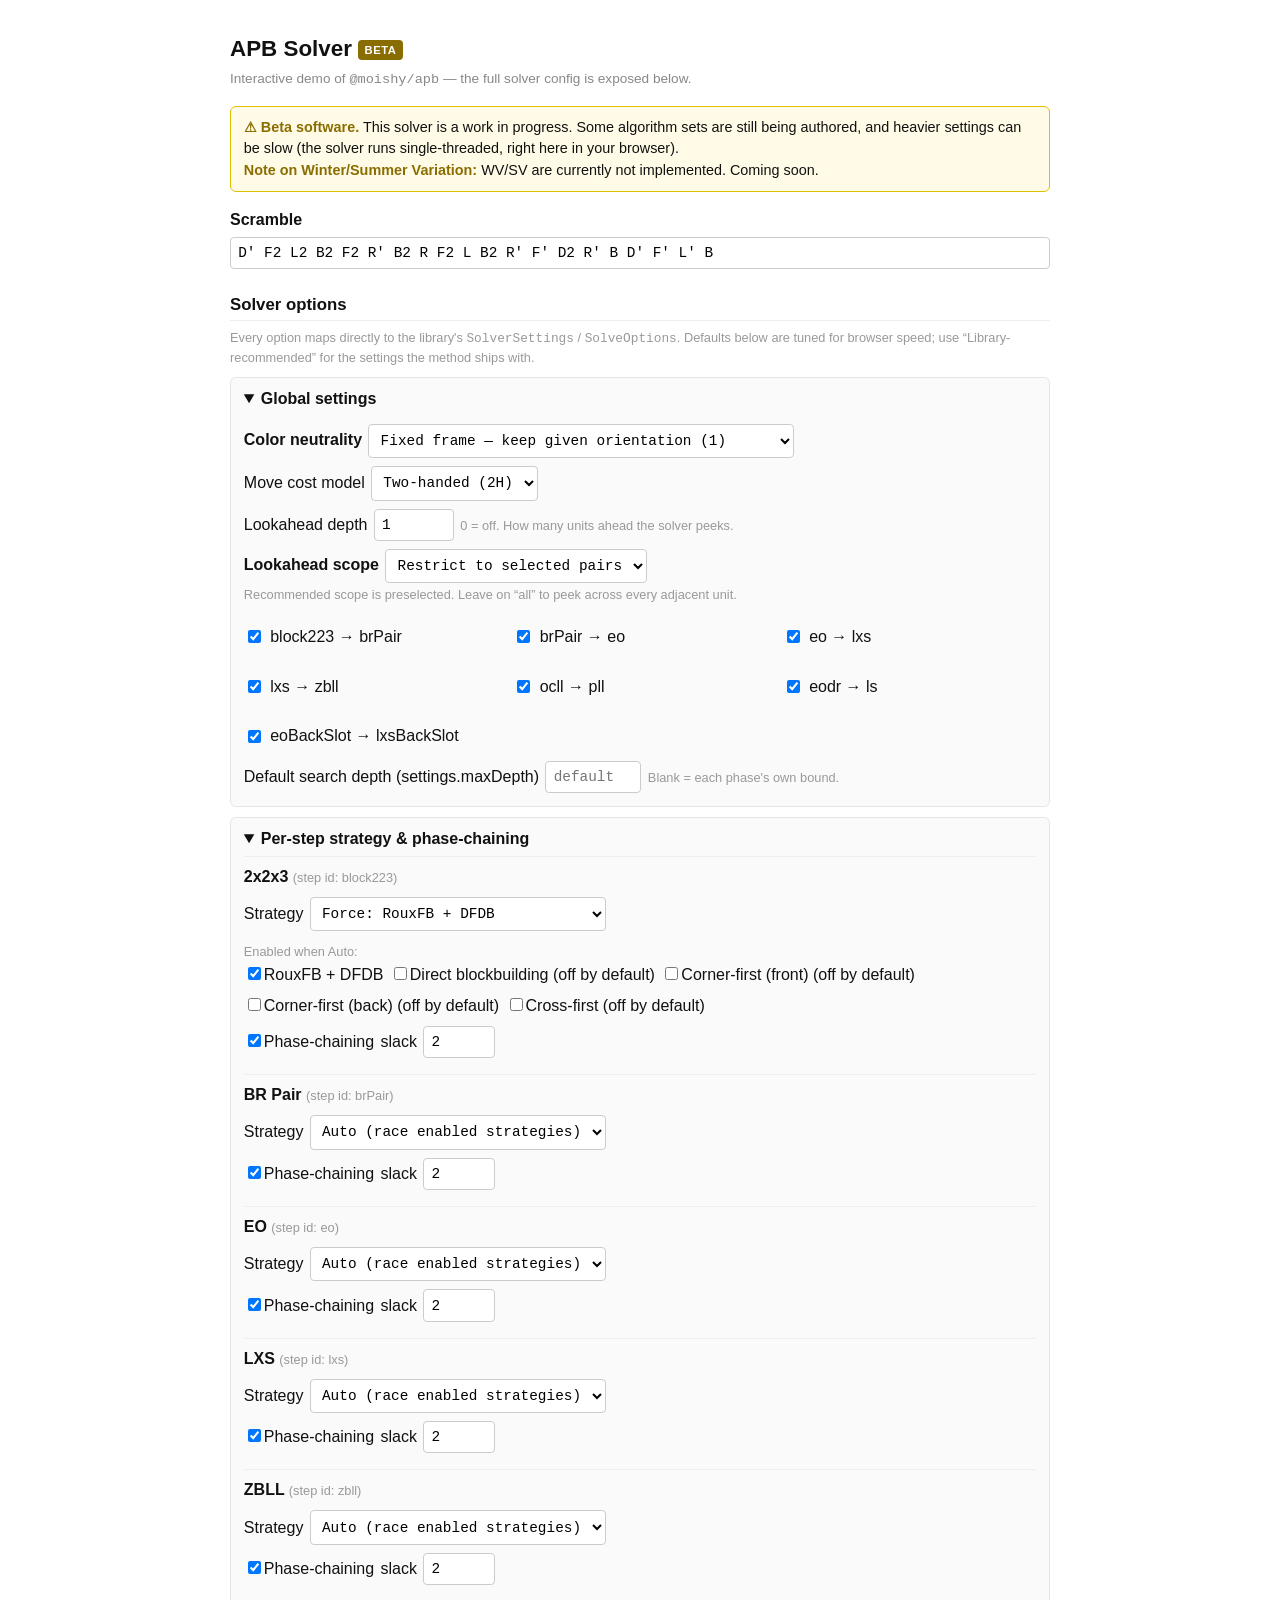
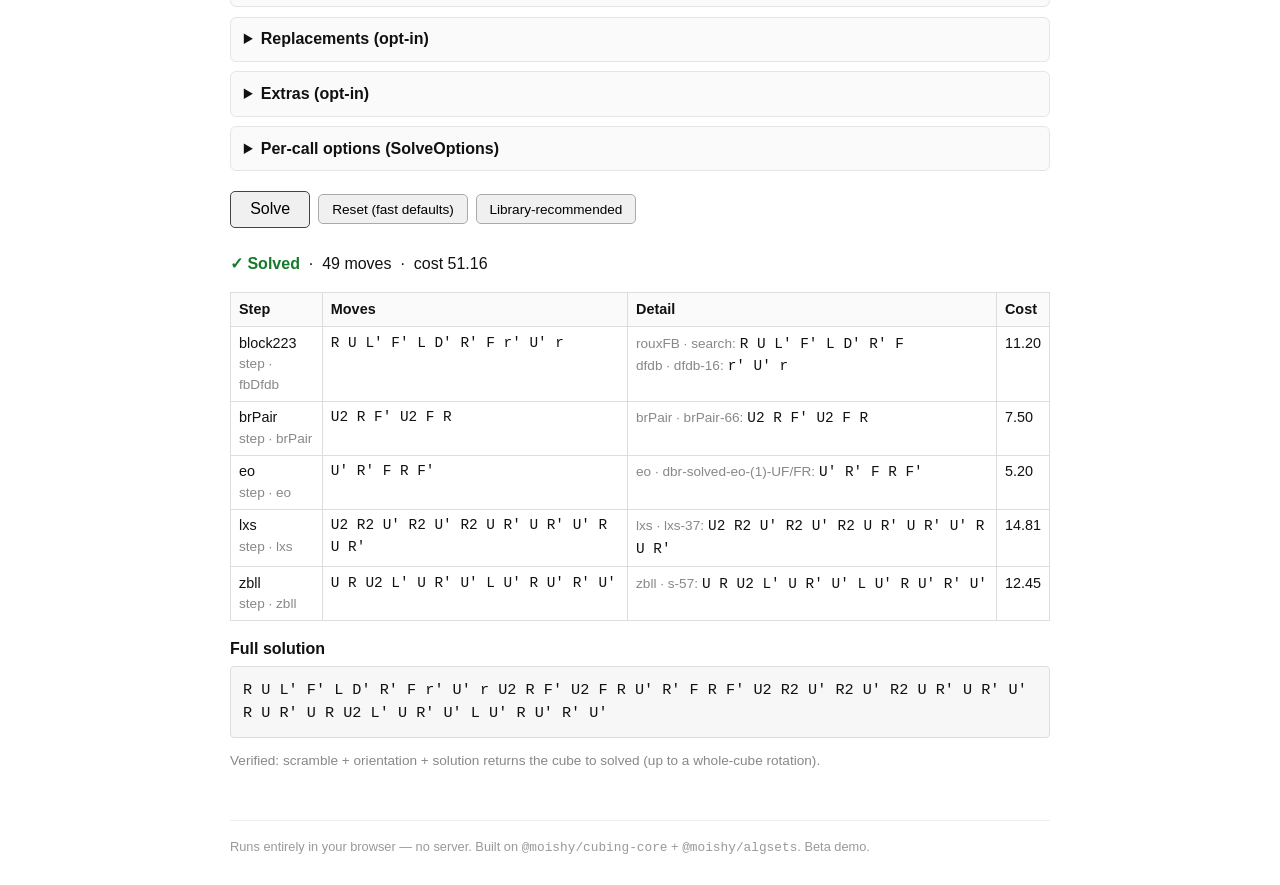
==== commit ca063232: "Fix dual-CN "not solved" false negative on the site; make backSlotEoLxs a replacement Two fixes on t" ====
--- a/docs/apb-demo/index.html
+++ b/docs/apb-demo/index.html
@@ -726,7 +726,16 @@
 
       let verified = false;
       try {
-        verified = isSolved(applyAlg(applyAlg(solvedCube(), scramble), r.solutionString));
+        // The full executable sequence is orientation + solution: the solution is
+        // expressed in the (color-neutral) oriented frame, so the pre-rotation must
+        // be applied first. isSolved is rotation-invariant, so a cube left solved
+        // but held rotated (a rotated orientation) still verifies.
+        verified = isSolved(
+          applyAlg(
+            applyAlg(applyAlg(solvedCube(), scramble), formatAlg(r.orientation)),
+            r.solutionString,
+          ),
+        );
       } catch { /* leave false */ }
 
       const rows = r.segments.map((seg) => {
@@ -768,10 +777,13 @@
           <tbody>${rows}</tbody>
         </table>
         <label>Full solution</label>
-        <div class="solution">${esc(r.solutionString)}</div>
+        <div class="solution">${
+        esc((r.orientation.length ? formatAlg(r.orientation) + " " : "") + r.solutionString)
+      }</div>
         <p class="muted">${
         verified
-          ? "Verified: scramble + solution applied to a solved cube returns it to solved."
+          ? "Verified: scramble + orientation + solution returns the cube to solved " +
+            "(up to a whole-cube rotation)."
           : "⚠ Independent verification did not pass — treat this solution with caution."
       }</p>
       `;
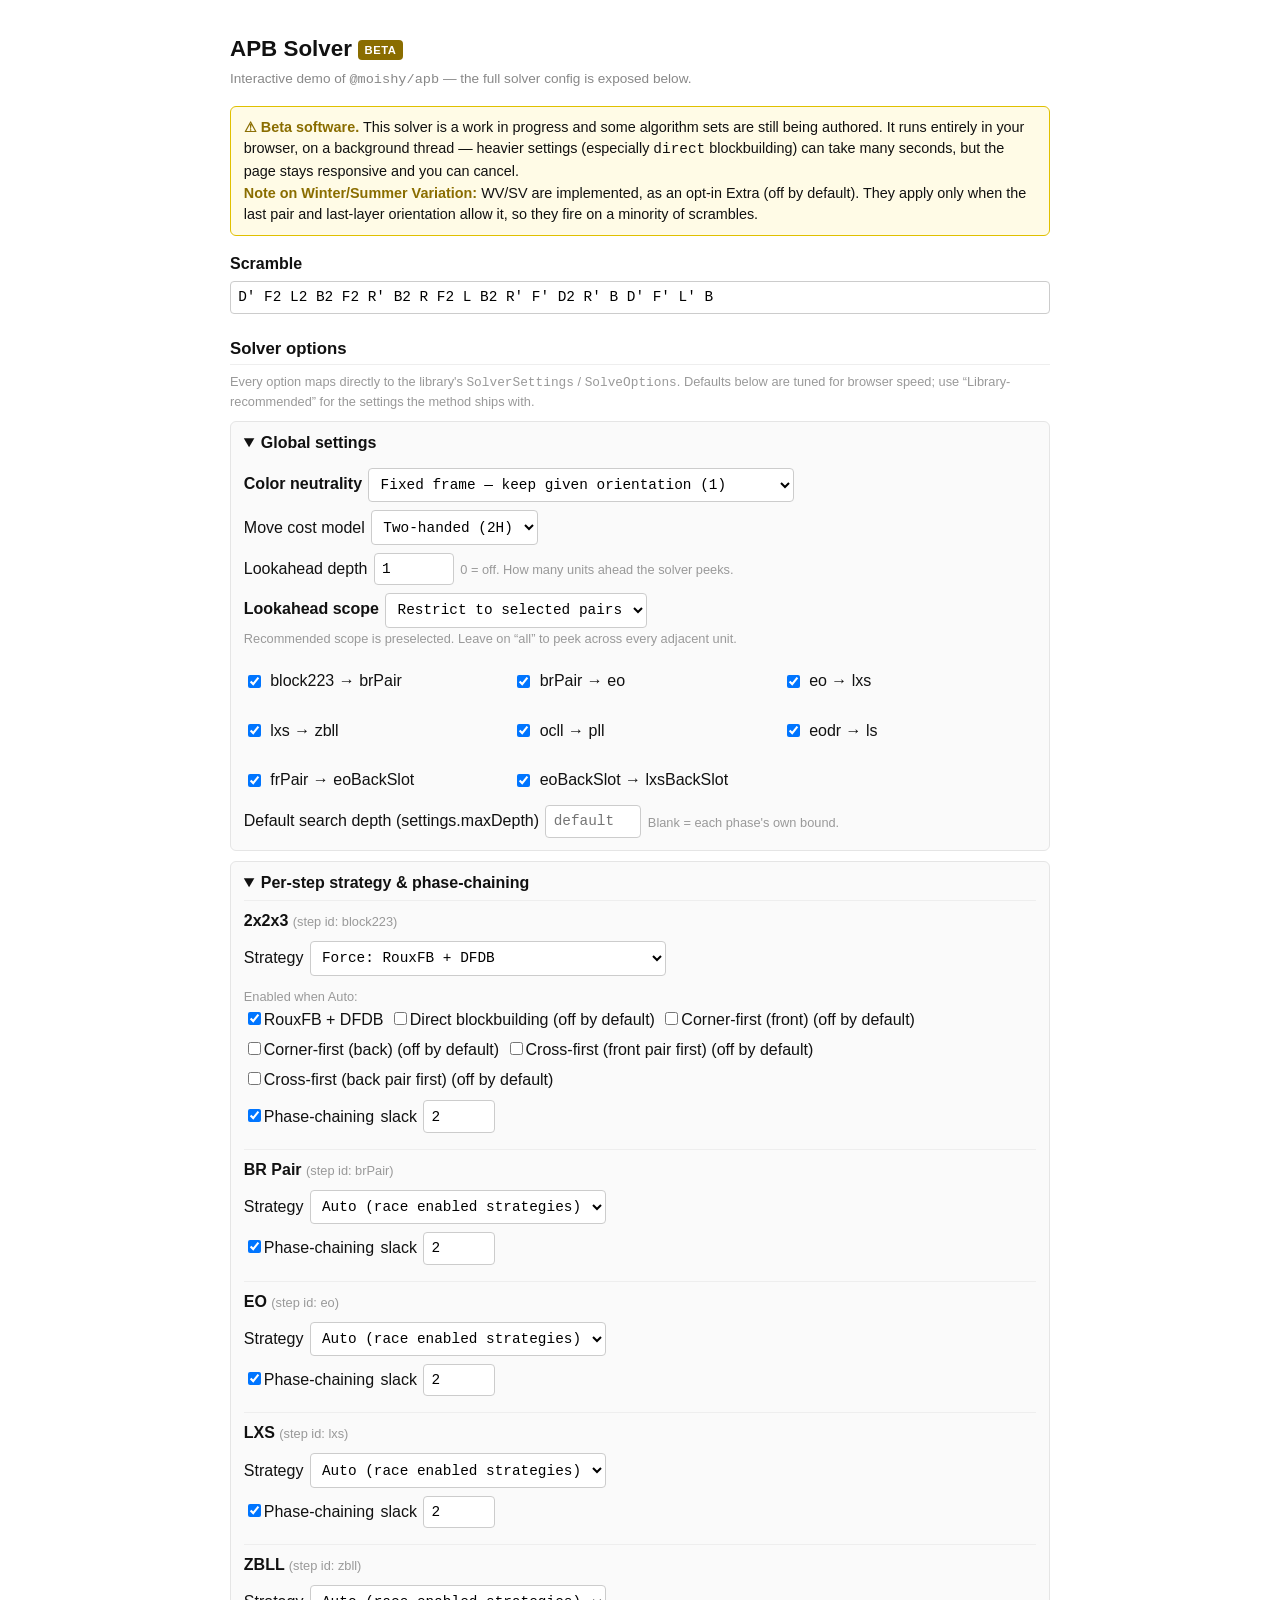
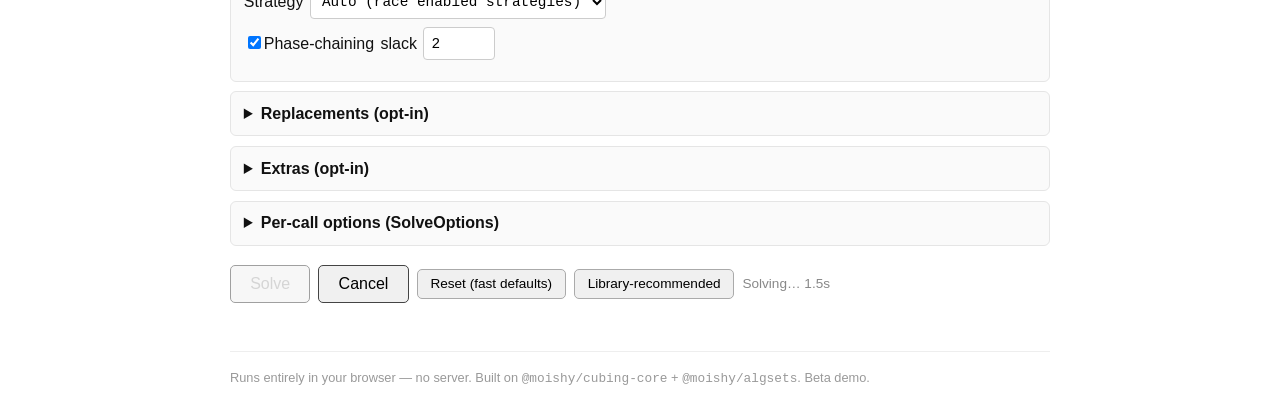
==== commit 3bd29221: "Demo site: run the solver in a Web Worker; correct two false claims (2) Two shipped statements were " ====
--- a/docs/apb-demo/index.html
+++ b/docs/apb-demo/index.html
@@ -228,11 +228,14 @@
       class="sub">Interactive demo of <code>@moishy/apb</code> — the full solver config is exposed below.</p>
 
     <div class="beta-banner">
-    <strong>⚠ Beta software.</strong> This solver is a work in progress. Some algorithm sets
-    are still being authored, and heavier settings can be slow (the solver runs single-threaded,
-    right here in your browser).
+    <strong>⚠ Beta software.</strong> This solver is a work in progress and some algorithm
+    sets are still being authored. It runs entirely in your browser, on a background thread —
+    heavier settings (especially <code>direct</code> blockbuilding) can take many seconds, but
+    the page stays responsive and you can cancel.
     <br>
-    <strong>Note on Winter/Summer Variation:</strong> WV/SV are currently not implemented. Coming soon.
+    <strong>Note on Winter/Summer Variation:</strong> WV/SV are implemented, as an opt-in Extra
+    (off by default). They apply only when the last pair and last-layer orientation allow it, so
+    they fire on a minority of scrambles.
   </div>
 
     <label for="scramble">Scramble</label>
@@ -247,6 +250,7 @@
 
     <div class="row">
       <button id="solve">Solve</button>
+      <button id="cancel" type="button" hidden>Cancel</button>
       <button type="button" id="reset" class="secondary">Reset (fast defaults)</button>
       <button type="button" id="recommended" class="secondary">Library-recommended</button>
       <span id="status" class="muted"></span>
@@ -260,16 +264,10 @@
   </footer>
 
     <script type="module">
-    import {
-      apb,
-      apbDefinition,
-      applyAlg,
-      createDefaultMoveCostModel,
-      formatAlg,
-      isSolved,
-      parseAlg,
-      solvedCube,
-    } from "./apb.bundle.js";
+    // Only what the options form needs: the method definition (to generate the
+    // form) and parseAlg (to validate custom orientations). Solving, verification
+    // and move formatting all happen in the worker — see solver.worker.js.
+    import { apbDefinition, parseAlg } from "./apb.bundle.js";
 
     const $ = (id) => document.getElementById(id);
     const el = (tag, attrs = {}, ...kids) => {
@@ -630,10 +628,9 @@
         settings.colorNeutrality = orientations.length ? orientations : "fixed";
       }
 
-      // moveCostModel
-      settings.moveCostModel = createDefaultMoveCostModel(
-        mccMode.value === "OH" ? { mode: "OH", handedness: mccHand.value } : { mode: "2H" },
-      );
+      // moveCostModel is built in the worker: it is an object with a `cost`
+      // method, and structured clone drops functions. Send the description.
+      const mcc = mccMode.value === "OH" ? { mode: "OH", handedness: mccHand.value } : { mode: "2H" };
 
       // lookahead
       const depth = Number(laDepth.value) || 0;
@@ -682,12 +679,52 @@
       if (oMaxDepth.value !== "") opts.maxDepth = Number(oMaxDepth.value);
       if (oTime.value !== "") opts.timeBudgetMs = Number(oTime.value);
 
-      return { settings, opts };
-    }
-
-    // --- Solve ---------------------------------------------------------------
-    let busy = false;
-    async function solve() {
+      return { settings, mcc, opts };
+    }
+
+    // --- Solve (in a worker) -------------------------------------------------
+    //
+    // The search is a long synchronous computation. Run on the main thread it
+    // froze the tab for its whole duration — seconds normally, and well past ten
+    // with `direct` blockbuilding enabled. In a worker the page stays responsive,
+    // an elapsed counter can tick, and cancelling is just terminating the worker.
+    //
+    // One worker is reused across solves so its pruning tables (built on first
+    // use, several seconds) stay warm. Cancelling throws that away, so the next
+    // solve after a cancel pays the build again.
+
+    let worker = null, busy = false, seq = 0, tick = null;
+
+    function spawnWorker() {
+      const w = new Worker("./solver.worker.js", { type: "module" });
+      w.addEventListener("error", (e) => {
+        finish();
+        $("out").innerHTML = `<p class="err">Solver worker failed: ${
+          esc(e.message || "unknown error")
+        }</p><p class="muted">Your browser may not support module workers.</p>`;
+      });
+      return w;
+    }
+
+    function finish() {
+      busy = false;
+      clearInterval(tick);
+      tick = null;
+      $("solve").disabled = false;
+      $("cancel").hidden = true;
+      $("status").textContent = "";
+    }
+
+    $("cancel").addEventListener("click", () => {
+      if (!busy) return;
+      worker.terminate();
+      worker = null; // tables are gone with it; the next solve rebuilds them
+      seq++; // invalidate any in-flight reply
+      finish();
+      $("out").innerHTML = `<p class="muted">Cancelled.</p>`;
+    });
+
+    function solve() {
       if (busy) return;
       const scramble = $("scramble").value.trim();
       const out = $("out"), status = $("status");
@@ -708,69 +745,64 @@
 
       busy = true;
       $("solve").disabled = true;
-      status.textContent = "Solving…";
-      await new Promise((r) => setTimeout(r, 20));
-
-      let r;
-      try {
-        r = await apb.solve(scramble, cfg.settings, cfg.opts);
-      } catch (e) {
-        status.textContent = "";
-        out.innerHTML = `<p class="err">Could not solve: ${esc(e.message || e)}</p>
-          <p class="muted">Check the scramble notation and options.</p>`;
-        busy = false;
-        $("solve").disabled = false;
-        return;
-      }
-      status.textContent = "";
-
-      let verified = false;
-      try {
-        // The full executable sequence is orientation + solution: the solution is
-        // expressed in the (color-neutral) oriented frame, so the pre-rotation must
-        // be applied first. isSolved is rotation-invariant, so a cube left solved
-        // but held rotated (a rotated orientation) still verifies.
-        verified = isSolved(
-          applyAlg(
-            applyAlg(applyAlg(solvedCube(), scramble), formatAlg(r.orientation)),
-            r.solutionString,
-          ),
-        );
-      } catch { /* leave false */ }
-
-      const rows = r.segments.map((seg) => {
-        const detail = seg.phases.map((p) => {
-          const tag = p.kind === "algorithmic" ? (p.caseId ?? "") : "search";
-          const mv = p.moves.length ? formatAlg(p.moves) : "—";
-          return `<div><span class="muted">${esc(p.phaseId)}${
-            tag ? " · " + esc(tag) : ""
-          }:</span> <span class="mono">${esc(mv)}</span></div>`;
-        }).join("");
-        const alts = seg.alternatives?.length
+      $("cancel").hidden = false;
+      const id = ++seq;
+      const t0 = performance.now();
+      const label = () => {
+        const secs = (performance.now() - t0) / 1000;
+        status.textContent = secs < 1.5 ? "Solving…" : `Solving… ${secs.toFixed(1)}s`;
+      };
+      label();
+      tick = setInterval(label, 100);
+
+      worker ??= spawnWorker();
+      worker.addEventListener("message", function onMsg(ev) {
+        const m = ev.data;
+        if (m?.ready || m?.id !== id) return; // stale reply from a cancelled run
+        worker.removeEventListener("message", onMsg);
+        finish();
+        if (!m.ok) {
+          out.innerHTML = `<p class="err">Could not solve: ${esc(m.message)}</p>
+            <p class="muted">Check the scramble notation and options.</p>`;
+          return;
+        }
+        render(m);
+      });
+      worker.postMessage({ id, scramble, settings: cfg.settings, mcc: cfg.mcc, opts: cfg.opts });
+    }
+
+    // --- Render --------------------------------------------------------------
+    // Everything here is plain data the worker already formatted; the main thread
+    // never touches the cube engine.
+    function render(m) {
+      const rows = m.segments.map((seg) => {
+        const detail = seg.phases.map((p) =>
+          `<div><span class="muted">${esc(p.phaseId)}${
+            p.tag ? " · " + esc(p.tag) : ""
+          }:</span> <span class="mono">${esc(p.moves)}</span></div>`
+        ).join("");
+        const alts = seg.alternatives.length
           ? `<div class="muted">alts: ${
             seg.alternatives.map((a) => `${esc(a.strategyId)}=${a.cost.toFixed(1)}`).join(", ")
           }</div>`
           : "";
-        const mv = seg.moves.length ? formatAlg(seg.moves) : "—";
         return `<tr>
           <td>${esc(seg.unitId)}<div class="muted">${esc(seg.kind)} · ${esc(seg.strategyId)}</div></td>
-          <td class="mono">${esc(mv)}</td>
+          <td class="mono">${esc(seg.moves)}</td>
           <td>${detail}${alts}</td>
           <td>${seg.cost.toFixed(2)}</td>
         </tr>`;
       }).join("");
 
-      out.innerHTML = `
+      const good = m.solved && m.verified;
+      $("out").innerHTML = `
         <p>
-          <span class="${r.solved && verified ? "ok" : "err"}">${
-        r.solved && verified ? "✓ Solved" : "✗ Not solved"
-      }</span>
-          &nbsp;·&nbsp; ${r.solution.length} moves &nbsp;·&nbsp; cost ${r.cost.toFixed(2)}
+          <span class="${good ? "ok" : "err"}">${good ? "✓ Solved" : "✗ Not solved"}</span>
+          &nbsp;·&nbsp; ${m.moveCount} moves &nbsp;·&nbsp; cost ${m.cost.toFixed(2)}
           ${
-        r.orientation.length
-          ? `&nbsp;·&nbsp; orientation <span class="mono">${esc(formatAlg(r.orientation))}</span>`
-          : ""
-      }
+        m.orientation ? `&nbsp;·&nbsp; orientation <span class="mono">${esc(m.orientation)}</span>` : ""
+      }
+          &nbsp;·&nbsp; <span class="muted">${(m.elapsedMs / 1000).toFixed(2)}s</span>
         </p>
         <table>
           <thead><tr><th>Step</th><th>Moves</th><th>Detail</th><th>Cost</th></tr></thead>
@@ -778,17 +810,15 @@
         </table>
         <label>Full solution</label>
         <div class="solution">${
-        esc((r.orientation.length ? formatAlg(r.orientation) + " " : "") + r.solutionString)
+        esc((m.orientation ? m.orientation + " " : "") + m.solutionString)
       }</div>
         <p class="muted">${
-        verified
+        m.verified
           ? "Verified: scramble + orientation + solution returns the cube to solved " +
             "(up to a whole-cube rotation)."
           : "⚠ Independent verification did not pass — treat this solution with caution."
       }</p>
       `;
-      busy = false;
-      $("solve").disabled = false;
     }
 
     $("solve").addEventListener("click", solve);
@@ -798,9 +828,10 @@
       if (e.key === "Enter") solve();
     });
 
-    // Warm up on load: the first solve builds a pruning table (a few seconds),
-    // cached for every solve after. Running it against the prefilled scramble
-    // also shows a worked example immediately.
+    // Warm up on load: the first solve builds pruning tables (a few seconds),
+    // cached in the worker for every solve after. Running it against the prefilled
+    // scramble also shows a worked example immediately. This no longer blocks the
+    // page, so the form is usable while it runs.
     applyFastDefaults();
     $("solve").disabled = true;
     $("status").textContent = "Preparing solver (first run builds lookup tables)…";
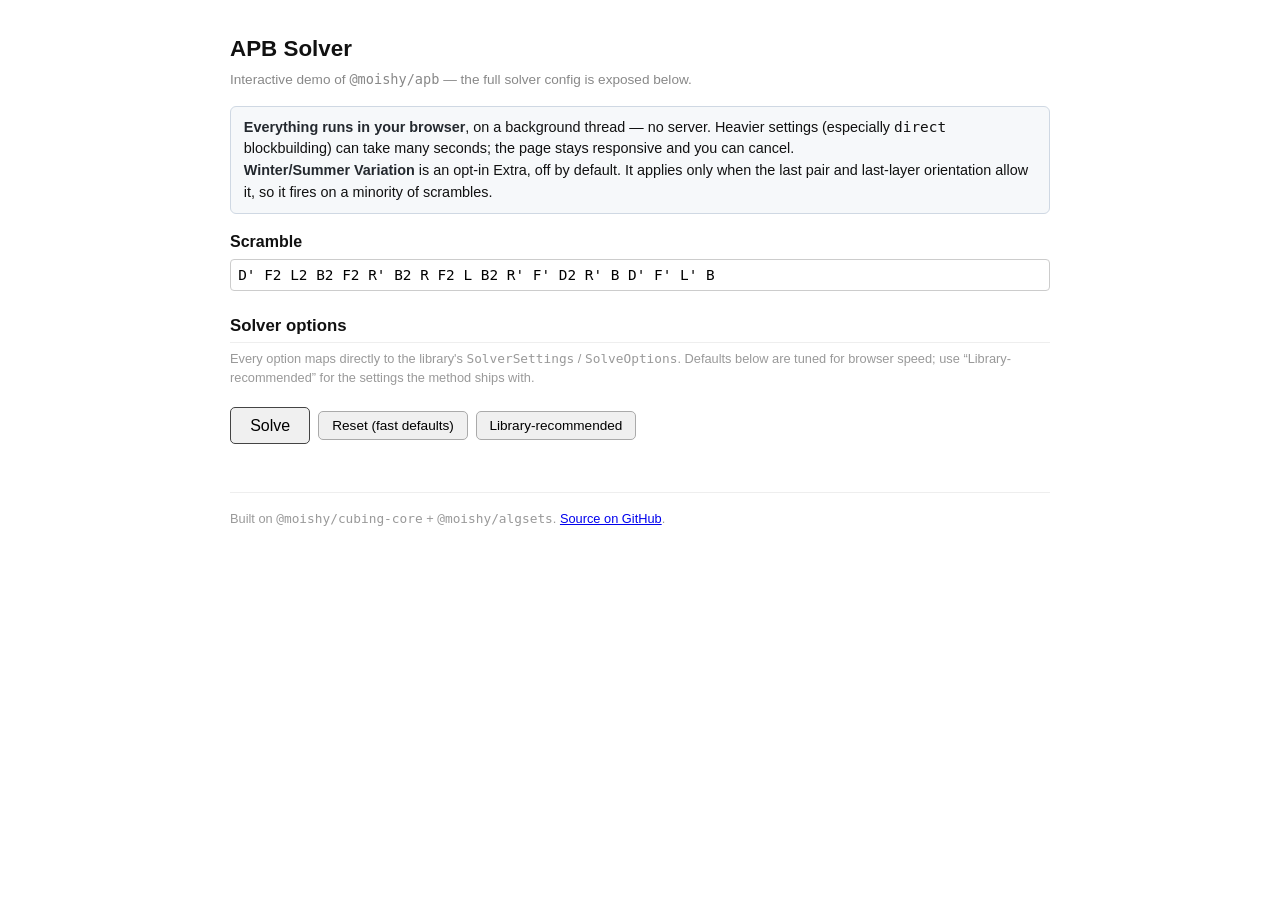
==== commit d678ac6e: "Add a changelog; drop the beta framing; release zbls 301 **(5) CHANGELOG.md.** One file for all thre" ====
--- a/docs/apb-demo/index.html
+++ b/docs/apb-demo/index.html
@@ -3,7 +3,7 @@
   <head>
     <meta charset="utf-8" />
     <meta name="viewport" content="width=device-width, initial-scale=1" />
-    <title>APB Solver — Beta Demo</title>
+    <title>APB Solver — Interactive Demo</title>
     <!--
       BUILD: this page loads ./apb.bundle.js, a self-contained browser bundle of
       @moishy/apb + @moishy/cubing-core. To regenerate it after changing the
@@ -39,27 +39,16 @@
       font-size: 0.85rem;
       margin-top: 0;
     }
-    .beta-banner {
-      border: 1px solid #e0c000;
-      background: #fffbe6;
+    .notice {
+      border: 1px solid #cfd8e3;
+      background: #f6f8fa;
       border-radius: 6px;
       padding: 0.6rem 0.8rem;
       margin: 1rem 0;
       font-size: 0.9rem;
     }
-    .beta-banner strong {
-      color: #8a6d00;
-    }
-    .badge {
-      display: inline-block;
-      background: #8a6d00;
-      color: #fff;
-      font-size: 0.7rem;
-      font-weight: 700;
-      letter-spacing: 0.05em;
-      padding: 0.1rem 0.4rem;
-      border-radius: 4px;
-      vertical-align: middle;
+    .notice strong {
+      color: #24292f;
     }
     label {
       display: block;
@@ -223,19 +212,17 @@
     </style>
   </head>
   <body>
-    <h1>APB Solver <span class="badge">BETA</span></h1>
+    <h1>APB Solver</h1>
     <p
       class="sub">Interactive demo of <code>@moishy/apb</code> — the full solver config is exposed below.</p>
 
-    <div class="beta-banner">
-    <strong>⚠ Beta software.</strong> This solver is a work in progress and some algorithm
-    sets are still being authored. It runs entirely in your browser, on a background thread —
-    heavier settings (especially <code>direct</code> blockbuilding) can take many seconds, but
-    the page stays responsive and you can cancel.
+    <div class="notice">
+    <strong>Everything runs in your browser</strong>, on a background thread — no server. Heavier
+    settings (especially <code>direct</code> blockbuilding) can take many seconds; the page stays
+    responsive and you can cancel.
     <br>
-    <strong>Note on Winter/Summer Variation:</strong> WV/SV are implemented, as an opt-in Extra
-    (off by default). They apply only when the last pair and last-layer orientation allow it, so
-    they fire on a minority of scrambles.
+    <strong>Winter/Summer Variation</strong> is an opt-in Extra, off by default. It applies only
+    when the last pair and last-layer orientation allow it, so it fires on a minority of scrambles.
   </div>
 
     <label for="scramble">Scramble</label>
@@ -259,8 +246,8 @@
     <div id="out"></div>
 
     <footer>
-    Runs entirely in your browser — no server. Built on
-    <code>@moishy/cubing-core</code> + <code>@moishy/algsets</code>. Beta demo.
+    Built on <code>@moishy/cubing-core</code> + <code>@moishy/algsets</code>.
+    <a href="https://github.com/moishy-r/moishy-cubing">Source on GitHub</a>.
   </footer>
 
     <script type="module">
@@ -721,7 +708,7 @@
       worker = null; // tables are gone with it; the next solve rebuilds them
       seq++; // invalidate any in-flight reply
       finish();
-      $("out").innerHTML = `<p class="muted">Cancelled.</p>`;
+      $("out").innerHTML = `<p class="muted">Canceled.</p>`;
     });
 
     function solve() {
@@ -758,7 +745,7 @@
       worker ??= spawnWorker();
       worker.addEventListener("message", function onMsg(ev) {
         const m = ev.data;
-        if (m?.ready || m?.id !== id) return; // stale reply from a cancelled run
+        if (m?.ready || m?.id !== id) return; // stale reply from a canceled run
         worker.removeEventListener("message", onMsg);
         finish();
         if (!m.ok) {
